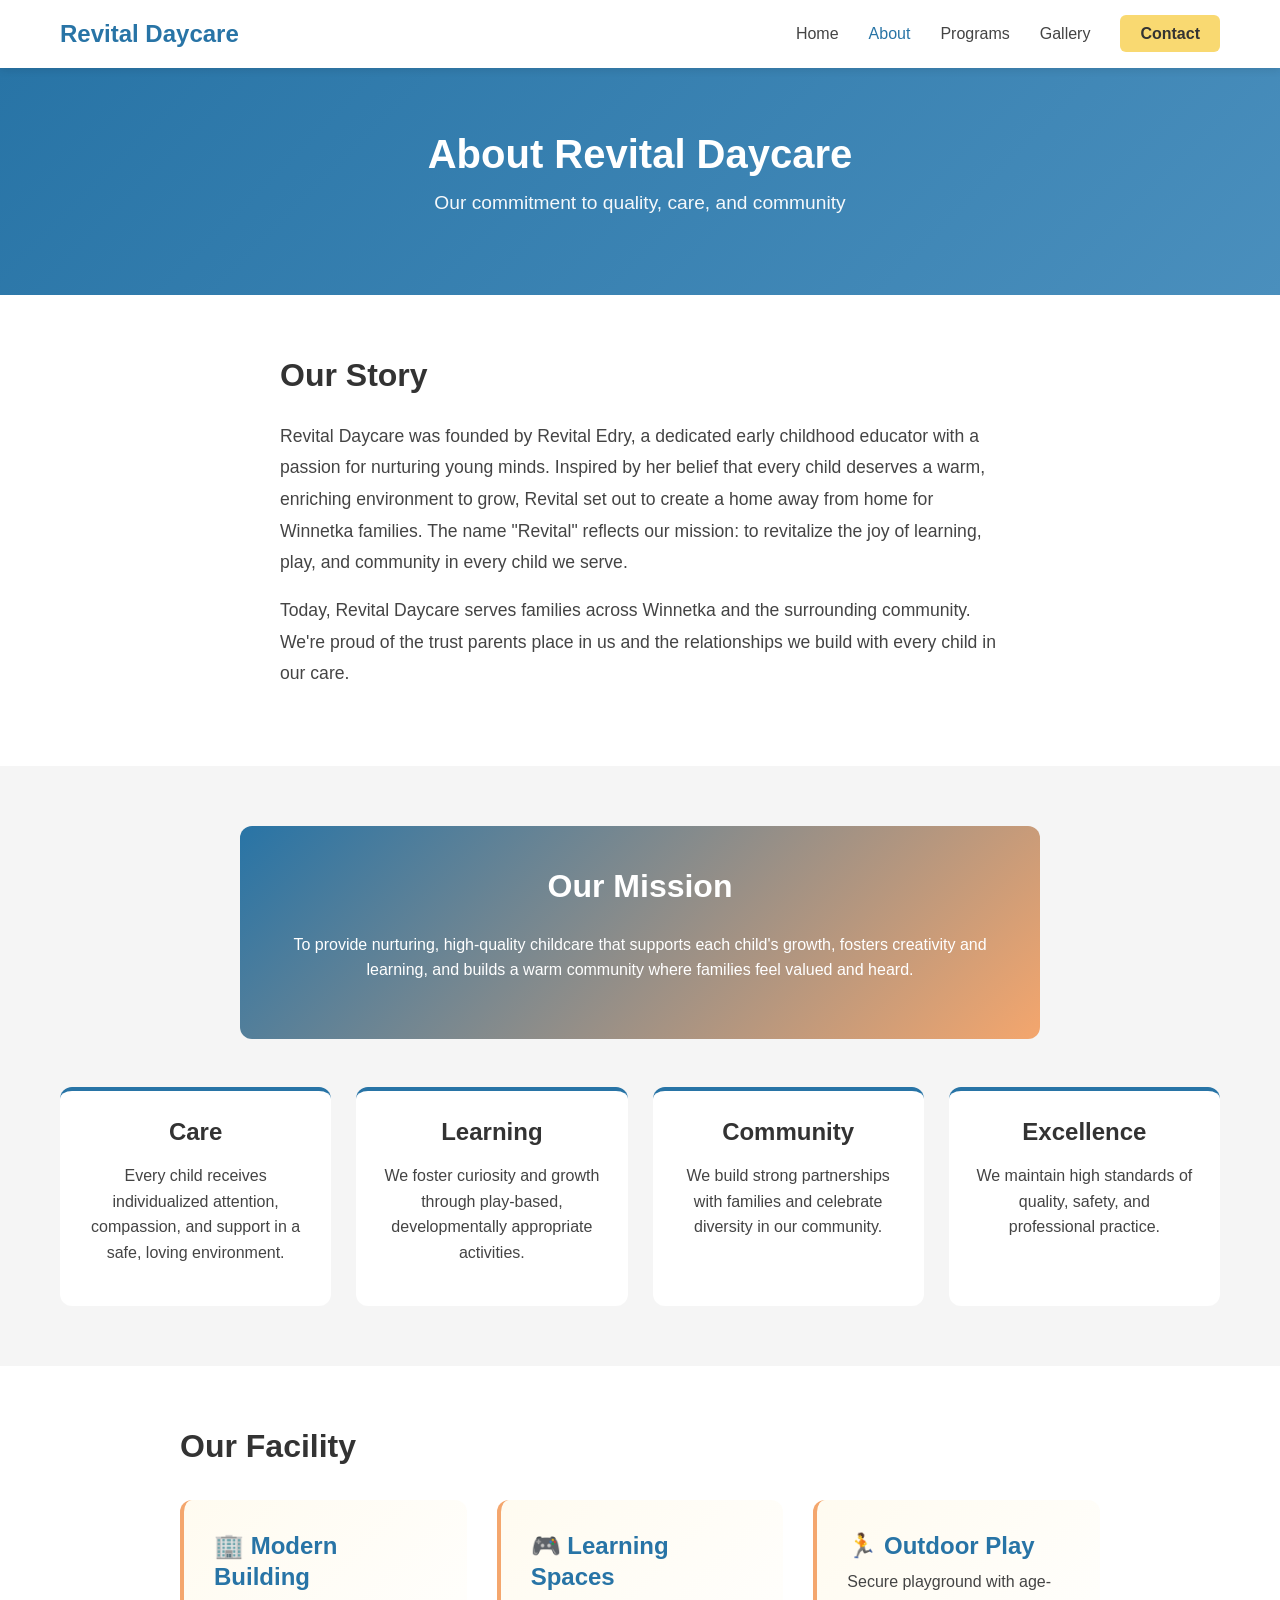
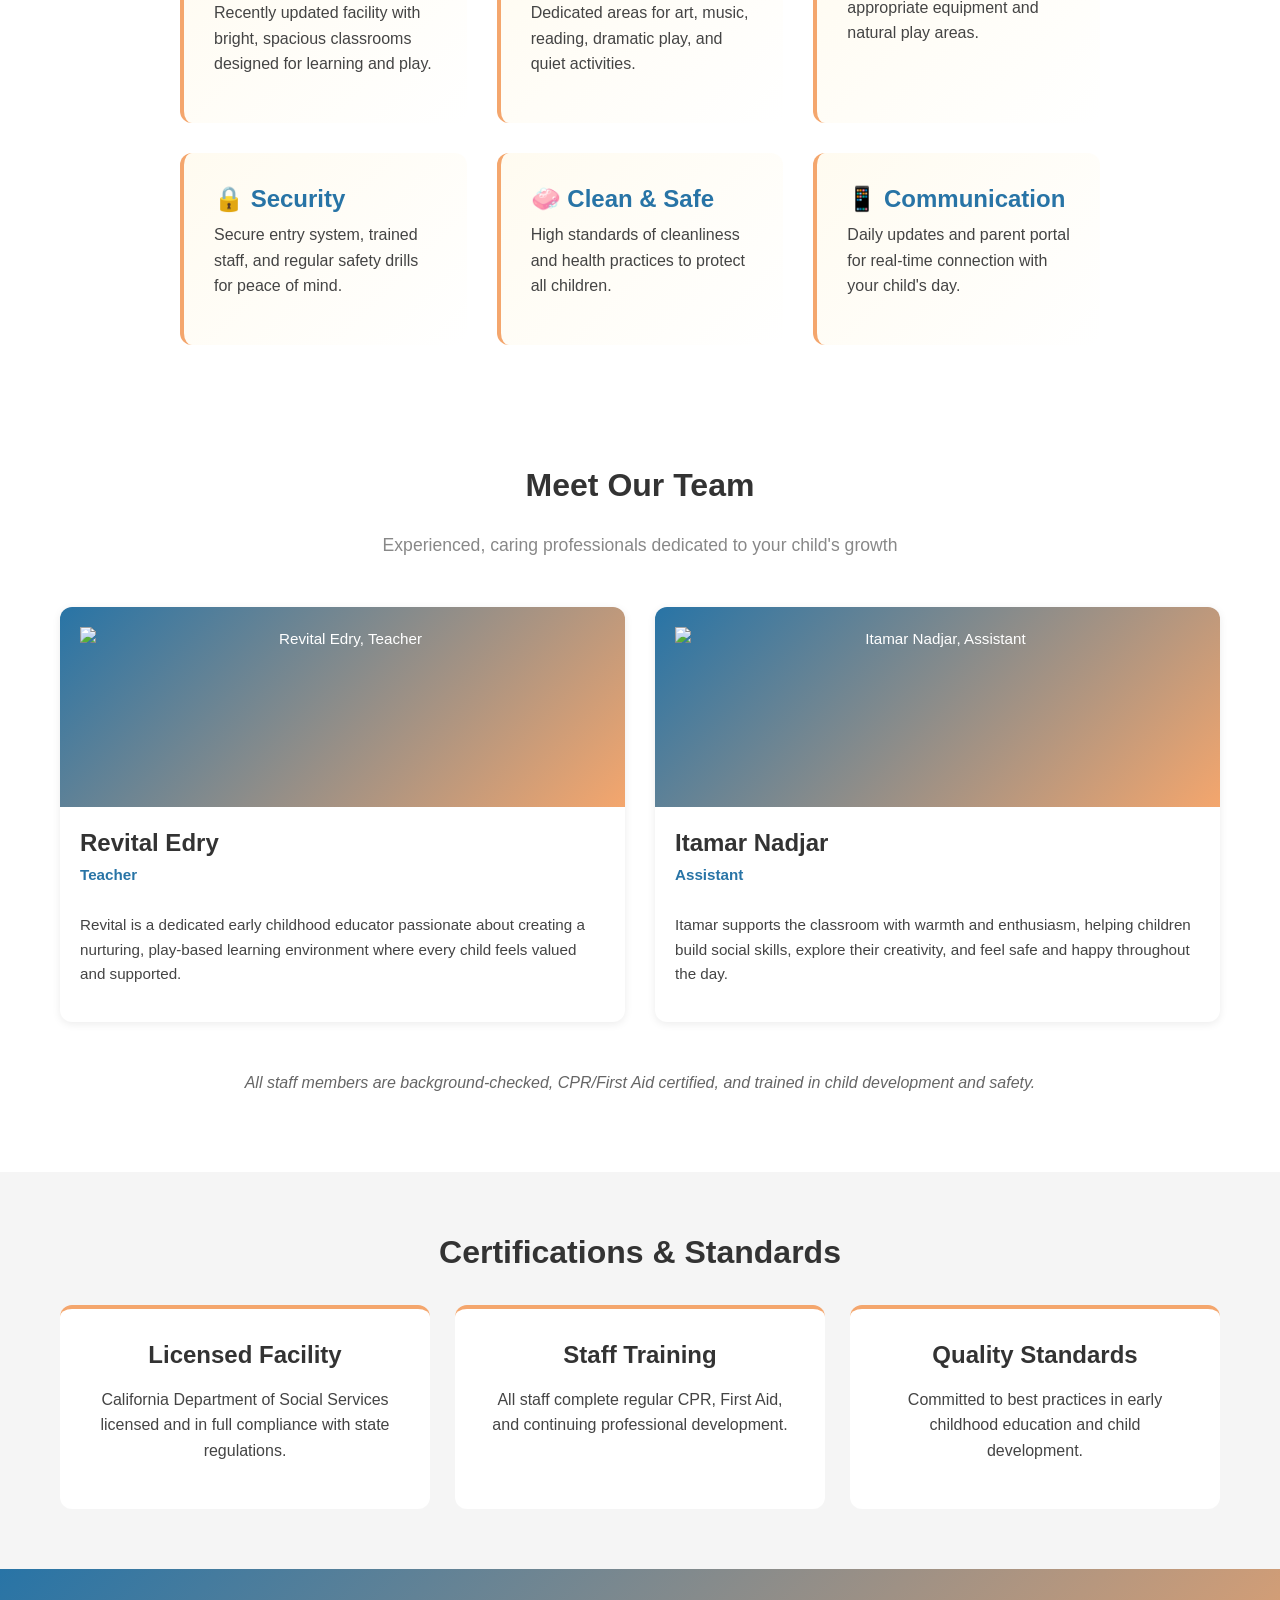
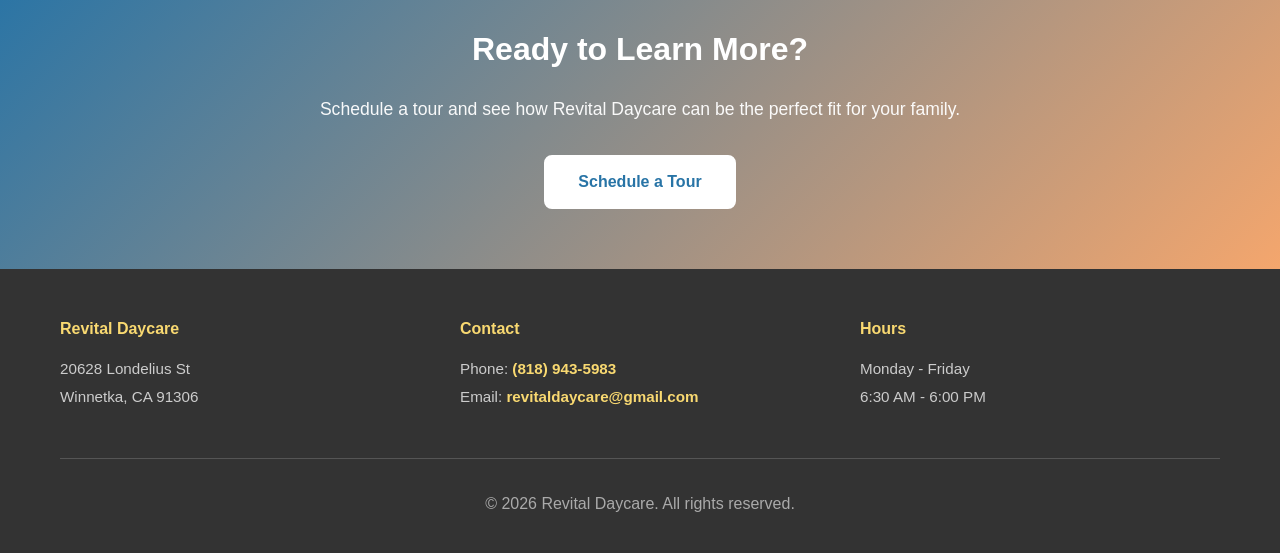
==== about.html @ ffdc086a "Initial commit: Revital Daycare static site 5 flat HTML pages, CSS, JS, SEO files (sitemap, robots.t" ====
<!DOCTYPE html>
<html lang="en">
<head>
    <meta charset="UTF-8">
    <meta name="viewport" content="width=device-width, initial-scale=1.0">
    <meta name="description" content="Learn about Revital Daycare's story, mission, and team in Winnetka, CA. Our experienced staff provides nurturing, play-based early childhood education in a safe, caring facility.">
    <link rel="icon" type="image/x-icon" href="favicon.ico">
    <title>About Revital Daycare - Our Story &amp; Team</title>
    <meta property="og:title" content="About Revital Daycare - Our Story &amp; Team">
    <meta property="og:description" content="Learn about Revital Daycare's mission, team, and commitment to quality early childhood education in Winnetka, CA.">
    <meta property="og:type" content="website">
    <meta property="og:url" content="https://revitaldaycare.com/about.html">
    <meta property="og:image" content="https://revitaldaycare.com/images/og-image.jpg">
    <meta name="twitter:card" content="summary_large_image">
    <meta name="twitter:title" content="About Revital Daycare - Our Story &amp; Team">
    <meta name="twitter:description" content="Learn about Revital Daycare's mission, team, and commitment to quality early childhood education in Winnetka, CA.">
    <meta name="twitter:image" content="https://revitaldaycare.com/images/og-image.jpg">
    <meta property="og:locale" content="en_US">
    <meta property="og:site_name" content="Revital Daycare">
    <link rel="canonical" href="https://revitaldaycare.com/about.html">
    <link rel="stylesheet" href="styles.css">
    <script type="application/ld+json">
    {
      "@context": "https://schema.org",
      "@type": "Organization",
      "name": "Revital Daycare",
      "description": "Quality daycare and early childhood education in Winnetka, CA",
      "address": {
        "@type": "PostalAddress",
        "streetAddress": "20628 Londelius St",
        "addressLocality": "Winnetka",
        "addressRegion": "CA",
        "postalCode": "91306",
        "addressCountry": "US"
      },
      "telephone": "+1-818-943-5983",
      "email": "revitaldaycare@gmail.com",
      "url": "https://revitaldaycare.com",
      "image": "https://revitaldaycare.com/images/logo.png",
      "founder": {
        "@type": "Person",
        "name": "Revital Edry"
      },
      "employee": [
        {
          "@type": "Person",
          "name": "Revital Edry",
          "jobTitle": "Teacher"
        },
        {
          "@type": "Person",
          "name": "Itamar Nadjar",
          "jobTitle": "Assistant"
        }
      ]
    }
    </script>
</head>
<body>
    <!-- Navigation -->
    <nav class="navbar">
        <div class="container">
            <div class="nav-brand">
                <a href="index.html" class="logo">Revital Daycare</a>
            </div>
            <ul class="nav-menu">
                <li><a href="index.html">Home</a></li>
                <li><a href="about.html" class="active">About</a></li>
                <li><a href="programs.html">Programs</a></li>
                <li><a href="gallery.html">Gallery</a></li>
                <li><a href="contact.html" class="btn-cta">Contact</a></li>
            </ul>
            <div class="hamburger">
                <span></span>
                <span></span>
                <span></span>
            </div>
        </div>
    </nav>

    <main id="main-content">

    <!-- Page Header -->
    <section class="page-header">
        <div class="container">
            <h1>About Revital Daycare</h1>
            <p>Our commitment to quality, care, and community</p>
        </div>
    </section>

    <!-- Our Story -->
    <section class="about-section">
        <div class="container">
            <div class="about-content">
                <h2>Our Story</h2>
                <p>Revital Daycare was founded by Revital Edry, a dedicated early childhood educator with a passion for nurturing young minds. Inspired by her belief that every child deserves a warm, enriching environment to grow, Revital set out to create a home away from home for Winnetka families. The name "Revital" reflects our mission: to revitalize the joy of learning, play, and community in every child we serve.</p>
                <p>Today, Revital Daycare serves families across Winnetka and the surrounding community. We're proud of the trust parents place in us and the relationships we build with every child in our care.</p>
            </div>
        </div>
    </section>

    <!-- Mission & Values -->
    <section class="mission-values">
        <div class="container">
            <div class="mission-box">
                <h2>Our Mission</h2>
                <p>To provide nurturing, high-quality childcare that supports each child's growth, fosters creativity and learning, and builds a warm community where families feel valued and heard.</p>
            </div>
            <div class="values-grid">
                <div class="value-card">
                    <h3>Care</h3>
                    <p>Every child receives individualized attention, compassion, and support in a safe, loving environment.</p>
                </div>
                <div class="value-card">
                    <h3>Learning</h3>
                    <p>We foster curiosity and growth through play-based, developmentally appropriate activities.</p>
                </div>
                <div class="value-card">
                    <h3>Community</h3>
                    <p>We build strong partnerships with families and celebrate diversity in our community.</p>
                </div>
                <div class="value-card">
                    <h3>Excellence</h3>
                    <p>We maintain high standards of quality, safety, and professional practice.</p>
                </div>
            </div>
        </div>
    </section>

    <!-- Facility -->
    <section class="facility">
        <div class="container">
            <h2>Our Facility</h2>
            <div class="facility-grid">
                <div class="facility-item">
                    <h3>🏢 Modern Building</h3>
                    <p>Recently updated facility with bright, spacious classrooms designed for learning and play.</p>
                </div>
                <div class="facility-item">
                    <h3>🎮 Learning Spaces</h3>
                    <p>Dedicated areas for art, music, reading, dramatic play, and quiet activities.</p>
                </div>
                <div class="facility-item">
                    <h3>🏃 Outdoor Play</h3>
                    <p>Secure playground with age-appropriate equipment and natural play areas.</p>
                </div>
                <div class="facility-item">
                    <h3>🔒 Security</h3>
                    <p>Secure entry system, trained staff, and regular safety drills for peace of mind.</p>
                </div>
                <div class="facility-item">
                    <h3>🧼 Clean & Safe</h3>
                    <p>High standards of cleanliness and health practices to protect all children.</p>
                </div>
                <div class="facility-item">
                    <h3>📱 Communication</h3>
                    <p>Daily updates and parent portal for real-time connection with your child's day.</p>
                </div>
            </div>
        </div>
    </section>

    <!-- Team -->
    <section class="team">
        <div class="container">
            <h2>Meet Our Team</h2>
            <p class="section-subtitle">Experienced, caring professionals dedicated to your child's growth</p>
            <div class="team-grid">
                <div class="team-member">
                    <div class="member-image"><img src="images/team-revital.jpg" alt="Revital Edry, Teacher" style="width:100%;height:100%;object-fit:cover;"></div> <!-- Image missing -->
                    <h3>Revital Edry</h3>
                    <p class="role">Teacher</p>
                    <p class="bio">Revital is a dedicated early childhood educator passionate about creating a nurturing, play-based learning environment where every child feels valued and supported.</p>
                </div>
                <div class="team-member">
                    <div class="member-image"><img src="images/team-itamar.jpg" alt="Itamar Nadjar, Assistant" style="width:100%;height:100%;object-fit:cover;"></div> <!-- Image missing -->
                    <h3>Itamar Nadjar</h3>
                    <p class="role">Assistant</p>
                    <p class="bio">Itamar supports the classroom with warmth and enthusiasm, helping children build social skills, explore their creativity, and feel safe and happy throughout the day.</p>
                </div>
            </div>
            <p class="team-note">All staff members are background-checked, CPR/First Aid certified, and trained in child development and safety.</p>
        </div>
    </section>

    <!-- Certifications -->
    <section class="certifications">
        <div class="container">
            <h2>Certifications & Standards</h2>
            <div class="cert-grid">
                <div class="cert-item">
                    <h3>Licensed Facility</h3>
                    <p>California Department of Social Services licensed and in full compliance with state regulations.</p>
                </div>
                <div class="cert-item">
                    <h3>Staff Training</h3>
                    <p>All staff complete regular CPR, First Aid, and continuing professional development.</p>
                </div>
                <div class="cert-item">
                    <h3>Quality Standards</h3>
                    <p>Committed to best practices in early childhood education and child development.</p>
                </div>
            </div>
        </div>
    </section>

    <!-- CTA -->
    <section class="cta-section">
        <div class="container">
            <h2>Ready to Learn More?</h2>
            <p>Schedule a tour and see how Revital Daycare can be the perfect fit for your family.</p>
            <a href="contact.html" class="btn btn-light">Schedule a Tour</a>
        </div>
    </section>

    </main>

    <!-- Footer -->
    <footer class="footer">
        <div class="container">
            <div class="footer-content">
                <div class="footer-section">
                    <h4>Revital Daycare</h4>
                    <p>20628 Londelius St<br>Winnetka, CA 91306</p>
                </div>
                <div class="footer-section">
                    <h4>Contact</h4>
                    <p>Phone: <a href="tel:+1-818-943-5983">(818) 943-5983</a><br>
                    Email: <a href="mailto:revitaldaycare@gmail.com">revitaldaycare@gmail.com</a></p>
                </div>
                <div class="footer-section">
                    <h4>Hours</h4>
                    <p>Monday - Friday<br>6:30 AM - 6:00 PM</p>
                </div>
            </div>
            <div class="footer-bottom">
                <p>&copy; 2026 Revital Daycare. All rights reserved.</p>
            </div>
        </div>
    </footer>

    <script src="script.js"></script>
</body>
</html>
---- styles.css ----
/* ===== REVITAL DAYCARE - MAIN STYLESHEET ===== */

/* Color Palette */
:root {
    --primary: #2874A6;      /* Dark Teal - WCAG AA contrast on white */
    --secondary: #F4A66D;    /* Warm Coral */
    --accent: #F9D971;       /* Soft Yellow */
    --cream: #FFFBF0;        /* Cream */
    --light-gray: #F5F5F5;   /* Light Gray */
    --dark-gray: #333;       /* Dark Gray */
    --text: #444;            /* Body Text */
    --border: #E0E0E0;       /* Borders */
    --success: #6BBB7A;      /* Soft Green */
}

/* Scroll Animation */
.animate-fade {
    opacity: 0;
    transform: translateY(20px);
    transition: opacity 0.6s ease, transform 0.6s ease;
}
.animate-visible {
    opacity: 1 !important;
    transform: translateY(0) !important;
}

/* ===== RESET & BASE ===== */

* {
    margin: 0;
    padding: 0;
    box-sizing: border-box;
}

html {
    scroll-behavior: smooth;
}

body {
    font-family: 'Segoe UI', Tahoma, Geneva, Verdana, sans-serif;
    line-height: 1.6;
    color: var(--text);
    background-color: #fff;
}

.container {
    max-width: 1200px;
    margin: 0 auto;
    padding: 0 20px;
}

/* ===== TYPOGRAPHY ===== */

h1, h2, h3, h4, h5, h6 {
    font-family: 'Segoe UI', Tahoma, Geneva, Verdana, sans-serif;
    color: var(--dark-gray);
    margin-bottom: 1rem;
    line-height: 1.3;
}

h1 {
    font-size: 2.5rem;
    font-weight: 700;
}

h2 {
    font-size: 2rem;
    font-weight: 600;
    margin-bottom: 1.5rem;
}

h3 {
    font-size: 1.5rem;
    font-weight: 600;
}

p {
    margin-bottom: 1rem;
}

a {
    color: var(--primary);
    text-decoration: none;
    transition: color 0.3s ease;
}

a:hover {
    color: var(--secondary);
}

/* ===== BUTTONS ===== */

.btn {
    display: inline-block;
    padding: 12px 32px;
    border-radius: 8px;
    font-size: 1rem;
    font-weight: 600;
    text-align: center;
    cursor: pointer;
    transition: all 0.3s ease;
    border: none;
    text-decoration: none;
}

.btn-primary {
    background-color: var(--primary);
    color: white;
}

.btn-primary:hover {
    background-color: #4A8FBD;
    transform: translateY(-2px);
    box-shadow: 0 4px 12px rgba(93, 173, 226, 0.3);
}

.btn-outline {
    background-color: transparent;
    color: var(--primary);
    border: 2px solid var(--primary);
}

.btn-outline:hover {
    background-color: var(--primary);
    color: white;
}

.btn-light {
    background-color: white;
    color: var(--primary);
    border: 2px solid white;
}

.btn-light:hover {
    background-color: var(--cream);
    color: var(--primary);
}

/* ===== NAVIGATION ===== */

.navbar {
    background-color: white;
    box-shadow: 0 2px 8px rgba(0,0,0,0.1);
    position: sticky;
    top: 0;
    z-index: 100;
}

.navbar .container {
    display: flex;
    justify-content: space-between;
    align-items: center;
    padding: 15px 20px;
}

.nav-brand .logo {
    font-size: 1.5rem;
    font-weight: 700;
    color: var(--primary);
}

.nav-menu {
    display: flex;
    list-style: none;
    gap: 30px;
    align-items: center;
}

.nav-menu a {
    color: var(--text);
    font-weight: 500;
    transition: color 0.3s ease;
}

.nav-menu a:hover,
.nav-menu a.active {
    color: var(--primary);
}

.nav-menu .btn-cta {
    background-color: var(--accent);
    color: var(--dark-gray);
    padding: 10px 20px;
    border-radius: 6px;
    font-weight: 600;
}

.nav-menu .btn-cta:hover {
    background-color: #F5C94E;
    color: var(--dark-gray);
}

.hamburger {
    display: none;
    flex-direction: column;
    cursor: pointer;
}

.hamburger span {
    width: 25px;
    height: 3px;
    background-color: var(--primary);
    margin: 5px 0;
    transition: 0.3s;
}

/* ===== HERO SECTION ===== */

.hero {
    background: linear-gradient(135deg, var(--primary) 0%, var(--secondary) 100%);
    color: white;
    padding: 100px 20px;
    text-align: center;
}

.hero-content h1 {
    color: white;
    font-size: 2.8rem;
    margin-bottom: 1rem;
}

.hero-content p {
    font-size: 1.3rem;
    margin-bottom: 2rem;
}

.hero-content .btn-primary {
    background-color: var(--accent);
    color: var(--dark-gray);
}

.hero-content .btn-primary:hover {
    background-color: #F5C94E;
}

/* ===== PAGE HEADER ===== */

.page-header {
    background: linear-gradient(135deg, var(--primary) 0%, #4A8FBD 100%);
    color: white;
    padding: 60px 20px;
    text-align: center;
}

.page-header h1 {
    color: white;
    font-size: 2.5rem;
    margin-bottom: 0.5rem;
}

.page-header p {
    font-size: 1.2rem;
    opacity: 0.95;
}

/* ===== SECTIONS ===== */

section {
    padding: 60px 20px;
}

.section-subtitle {
    font-size: 1.1rem;
    color: #888;
    text-align: center;
    margin-bottom: 2rem;
}

/* ===== FEATURES SECTION ===== */

.features {
    background-color: var(--light-gray);
}

.features h2 {
    text-align: center;
    margin-bottom: 3rem;
}

.features-grid {
    display: grid;
    grid-template-columns: repeat(auto-fit, minmax(250px, 1fr));
    gap: 30px;
}

.feature-card {
    background-color: white;
    padding: 30px;
    border-radius: 12px;
    text-align: center;
    box-shadow: 0 2px 8px rgba(0,0,0,0.08);
    transition: transform 0.3s ease, box-shadow 0.3s ease;
}

.feature-card:hover {
    transform: translateY(-5px);
    box-shadow: 0 4px 15px rgba(0,0,0,0.15);
}

.feature-icon {
    font-size: 3rem;
    margin-bottom: 1rem;
}

.feature-card h3 {
    margin-bottom: 0.5rem;
}

/* ===== PROGRAMS SECTION ===== */

.programs-preview {
    text-align: center;
}

.programs-grid {
    display: grid;
    grid-template-columns: repeat(auto-fit, minmax(280px, 1fr));
    gap: 30px;
    margin: 3rem 0;
}

.program-card {
    background: linear-gradient(135deg, var(--cream) 0%, white 100%);
    padding: 30px;
    border-radius: 12px;
    border-left: 5px solid var(--primary);
    text-align: left;
    transition: all 0.3s ease;
}

.program-card:hover {
    box-shadow: 0 4px 15px rgba(0,0,0,0.1);
    transform: translateY(-3px);
}

.program-card h3 {
    color: var(--primary);
    margin-bottom: 0.5rem;
}

.program-card p {
    color: #888;
    font-weight: 600;
    margin-bottom: 1.5rem;
}

.program-card ul {
    list-style: none;
    text-align: left;
}

.program-card li {
    padding: 0.5rem 0;
    padding-left: 1.5rem;
    position: relative;
}

.program-card li:before {
    content: "✓";
    position: absolute;
    left: 0;
    color: var(--success);
    font-weight: bold;
}

/* ===== TESTIMONIALS ===== */

.testimonials {
    background-color: var(--cream);
}

.testimonials h2 {
    text-align: center;
    margin-bottom: 3rem;
}

.testimonials-grid {
    display: grid;
    grid-template-columns: repeat(auto-fit, minmax(300px, 1fr));
    gap: 30px;
}

.testimonial-card {
    background-color: white;
    padding: 30px;
    border-radius: 12px;
    box-shadow: 0 2px 8px rgba(0,0,0,0.08);
}

.testimonial-card .stars {
    color: var(--accent);
    font-size: 1.2rem;
    margin-bottom: 1rem;
}

.testimonial-card .quote {
    font-style: italic;
    color: var(--text);
    margin-bottom: 1rem;
    line-height: 1.8;
}

.testimonial-card .author {
    font-weight: 600;
    color: var(--primary);
}

/* ===== ABOUT SECTION ===== */

.about-section {
    max-width: 800px;
    margin: 0 auto;
}

.about-content p {
    font-size: 1.1rem;
    line-height: 1.8;
    color: var(--text);
}

/* ===== MISSION & VALUES ===== */

.mission-values {
    background-color: var(--light-gray);
}

.mission-box {
    background: linear-gradient(135deg, var(--primary) 0%, var(--secondary) 100%);
    color: white;
    padding: 40px;
    border-radius: 12px;
    margin-bottom: 3rem;
    text-align: center;
    max-width: 800px;
    margin-left: auto;
    margin-right: auto;
}

.mission-box h2 {
    color: white;
}

.values-grid {
    display: grid;
    grid-template-columns: repeat(auto-fit, minmax(240px, 1fr));
    gap: 25px;
    margin-top: 2rem;
}

.value-card {
    background-color: white;
    padding: 25px;
    border-radius: 12px;
    text-align: center;
    border-top: 4px solid var(--primary);
    transition: transform 0.3s ease;
}

.value-card:hover {
    transform: translateY(-3px);
}

/* ===== FACILITY ===== */

.facility {
    max-width: 1000px;
    margin: 0 auto;
}

.facility-grid {
    display: grid;
    grid-template-columns: repeat(auto-fit, minmax(280px, 1fr));
    gap: 30px;
    margin-top: 2rem;
}

.facility-item {
    background: linear-gradient(135deg, var(--cream) 0%, white 100%);
    padding: 30px;
    border-radius: 12px;
    border-left: 4px solid var(--secondary);
    transition: all 0.3s ease;
}

.facility-item:hover {
    box-shadow: 0 4px 12px rgba(0,0,0,0.1);
}

.facility-item h3 {
    color: var(--primary);
    margin-bottom: 0.5rem;
}

/* ===== TEAM ===== */

.team h2 {
    text-align: center;
}

.team-grid {
    display: grid;
    grid-template-columns: repeat(auto-fit, minmax(250px, 1fr));
    gap: 30px;
    margin: 3rem 0;
}

.team-member {
    background-color: white;
    border-radius: 12px;
    overflow: hidden;
    box-shadow: 0 2px 8px rgba(0,0,0,0.08);
    transition: all 0.3s ease;
}

.team-member:hover {
    transform: translateY(-5px);
    box-shadow: 0 4px 15px rgba(0,0,0,0.15);
}

.member-image {
    background: linear-gradient(135deg, var(--primary) 0%, var(--secondary) 100%);
    height: 200px;
    display: flex;
    align-items: center;
    justify-content: center;
    color: white;
    font-size: 0.95rem;
    text-align: center;
    padding: 20px;
}

.team-member h3 {
    padding: 20px 20px 5px 20px;
    margin: 0;
}

.team-member .role {
    padding: 0 20px;
    color: var(--primary);
    font-weight: 600;
    font-size: 0.95rem;
}

.team-member .bio {
    padding: 10px 20px 20px 20px;
    font-size: 0.95rem;
}

.team-note {
    text-align: center;
    color: #666;
    font-style: italic;
    margin-top: 2rem;
}

/* ===== CERTIFICATIONS ===== */

.certifications {
    background-color: var(--light-gray);
}

.certifications h2 {
    text-align: center;
}

.cert-grid {
    display: grid;
    grid-template-columns: repeat(auto-fit, minmax(280px, 1fr));
    gap: 25px;
    margin-top: 2rem;
}

.cert-item {
    background-color: white;
    padding: 30px;
    border-radius: 12px;
    text-align: center;
    border-top: 4px solid var(--secondary);
}

/* ===== PROGRAM DETAILS ===== */

.program-detail {
    max-width: 1100px;
    margin: 0 auto;
}

.program-detail.alt {
    background-color: var(--light-gray);
}

.program-detail-content {
    display: grid;
    grid-template-columns: 1fr 1fr;
    gap: 50px;
    align-items: center;
    margin: 2rem 0;
}

.program-detail-content .program-text {
    flex: 1;
}

.program-detail-content .program-image {
    background: linear-gradient(135deg, var(--primary) 0%, var(--secondary) 100%);
    height: 400px;
    border-radius: 12px;
    display: flex;
    align-items: center;
    justify-content: center;
    color: white;
    font-size: 1rem;
    text-align: center;
    padding: 20px;
}

.age-range {
    color: var(--primary);
    font-weight: 600;
    font-size: 1.1rem;
}

.program-description {
    font-size: 1.05rem;
    line-height: 1.8;
    margin: 1.5rem 0;
    color: var(--text);
}

.program-features {
    list-style: none;
    margin: 1.5rem 0;
}

.program-features li {
    padding: 0.75rem 0;
    padding-left: 1.5rem;
    position: relative;
    line-height: 1.6;
}

.program-features li:before {
    content: "→";
    position: absolute;
    left: 0;
    color: var(--secondary);
    font-weight: bold;
}

/* ===== CURRICULUM ===== */

.curriculum {
    max-width: 1000px;
    margin: 0 auto;
}

.curriculum > p {
    font-size: 1.05rem;
    line-height: 1.8;
    margin-bottom: 2rem;
    color: var(--text);
}

.curriculum-grid {
    display: grid;
    grid-template-columns: repeat(auto-fit, minmax(240px, 1fr));
    gap: 25px;
    margin-top: 2rem;
}

.curriculum-item {
    background: linear-gradient(135deg, var(--cream) 0%, white 100%);
    padding: 25px;
    border-radius: 12px;
    border-left: 4px solid var(--primary);
}

.curriculum-item h3 {
    color: var(--primary);
    margin-bottom: 0.5rem;
}

/* ===== ENROLLMENT ===== */

.enrollment {
    max-width: 1000px;
    margin: 0 auto;
}

.enrollment h2 {
    text-align: center;
}

.enrollment-content {
    display: grid;
    grid-template-columns: 1fr 1fr;
    gap: 40px;
    margin: 2rem 0;
}

.enrollment-info,
.pricing-note {
    background-color: var(--light-gray);
    padding: 30px;
    border-radius: 12px;
    border-left: 4px solid var(--primary);
}

.enrollment-info h3,
.pricing-note h3 {
    color: var(--primary);
    margin-bottom: 1rem;
}

.enrollment-info ol {
    padding-left: 1.5rem;
}

.enrollment-info li {
    margin-bottom: 0.75rem;
    line-height: 1.6;
}

.enrollment-cta {
    background: linear-gradient(135deg, var(--primary) 0%, var(--secondary) 100%);
    color: white;
    padding: 40px;
    border-radius: 12px;
    text-align: center;
    margin-top: 2rem;
}

.enrollment-cta h3 {
    color: white;
    margin-bottom: 0.5rem;
}

.enrollment-cta p {
    color: rgba(255,255,255,0.95);
    margin-bottom: 1.5rem;
}

/* ===== GALLERY ===== */

.gallery {
    max-width: 1200px;
    margin: 0 auto;
}

.gallery-intro {
    text-align: center;
    font-size: 1.05rem;
    margin-bottom: 2rem;
    color: var(--text);
}

.gallery h2 {
    color: var(--primary);
    margin: 2.5rem 0 1.5rem 0;
}

.gallery-grid {
    display: grid;
    grid-template-columns: repeat(auto-fill, minmax(280px, 1fr));
    gap: 20px;
    margin-bottom: 3rem;
}

.gallery-item {
    border-radius: 12px;
    overflow: hidden;
    box-shadow: 0 2px 8px rgba(0,0,0,0.1);
    transition: all 0.3s ease;
}

.gallery-item:hover {
    transform: translateY(-5px);
    box-shadow: 0 4px 15px rgba(0,0,0,0.15);
}

.gallery-image {
    background: linear-gradient(135deg, var(--primary) 0%, var(--secondary) 100%);
    height: 250px;
    display: flex;
    align-items: center;
    justify-content: center;
    color: white;
    font-size: 0.95rem;
    text-align: center;
    padding: 20px;
}

.gallery-caption {
    background-color: white;
    padding: 15px;
    text-align: center;
    font-weight: 600;
    color: var(--primary);
}

.gallery-info {
    background-color: var(--light-gray);
    text-align: center;
    border-radius: 12px;
    padding: 40px;
}

.gallery-info h2 {
    margin-bottom: 1rem;
}

.gallery-info p {
    margin-bottom: 1.5rem;
}

/* ===== CONTACT ===== */

.contact-section {
    max-width: 1200px;
    margin: 0 auto;
}

.contact-grid {
    display: grid;
    grid-template-columns: 1fr 1fr;
    gap: 50px;
}

.contact-info h2 {
    margin-bottom: 2rem;
    color: var(--primary);
}

.info-item {
    margin-bottom: 2rem;
    padding-bottom: 2rem;
    border-bottom: 2px solid var(--border);
}

.info-item:last-child {
    border-bottom: none;
}

.info-item h3 {
    color: var(--primary);
    margin-bottom: 0.5rem;
}

.contact-form-wrapper h2 {
    color: var(--primary);
    margin-bottom: 2rem;
}

.contact-form {
    background-color: var(--light-gray);
    padding: 30px;
    border-radius: 12px;
}

.form-group {
    margin-bottom: 1.5rem;
}

.form-group label {
    display: block;
    margin-bottom: 0.5rem;
    font-weight: 600;
    color: var(--dark-gray);
}

.form-group input,
.form-group select,
.form-group textarea {
    width: 100%;
    padding: 12px;
    border: 2px solid var(--border);
    border-radius: 6px;
    font-family: inherit;
    font-size: 1rem;
    transition: border-color 0.3s ease;
}

.form-group input:focus,
.form-group select:focus,
.form-group textarea:focus {
    outline: none;
    border-color: var(--primary);
    box-shadow: 0 0 0 3px rgba(93, 173, 226, 0.1);
}

.contact-form button {
    width: 100%;
    margin-top: 1rem;
}

.form-note {
    text-align: center;
    color: #888;
    font-size: 0.9rem;
    margin-top: 1rem;
}

/* ===== MAP SECTION ===== */

.map-section {
    max-width: 1000px;
    margin: 0 auto;
    text-align: center;
}

.map-placeholder {
    background: linear-gradient(135deg, var(--primary) 0%, var(--secondary) 100%);
    height: 400px;
    border-radius: 12px;
    display: flex;
    flex-direction: column;
    align-items: center;
    justify-content: center;
    color: white;
    font-size: 1.1rem;
    margin-top: 2rem;
}

/* ===== FAQ ===== */

.faq {
    background-color: var(--light-gray);
}

.faq .container {
    max-width: 1000px;
}

.faq h2 {
    text-align: center;
}

.faq-grid {
    display: grid;
    grid-template-columns: repeat(auto-fit, minmax(300px, 1fr));
    gap: 30px;
    margin-top: 2rem;
}

.faq-item {
    background-color: white;
    padding: 25px;
    border-radius: 12px;
    border-left: 4px solid var(--secondary);
}

.faq-item h3 {
    color: var(--primary);
    margin-bottom: 0.75rem;
}

.faq-item p {
    font-size: 0.95rem;
    line-height: 1.6;
}

/* ===== CTA SECTION ===== */

.cta-section {
    background: linear-gradient(135deg, var(--primary) 0%, var(--secondary) 100%);
    color: white;
    text-align: center;
}

.cta-section h2 {
    color: white;
}

.cta-section p {
    color: rgba(255,255,255,0.95);
    font-size: 1.1rem;
    margin-bottom: 2rem;
}

/* ===== FOOTER ===== */

.footer {
    background-color: var(--dark-gray);
    color: white;
    padding: 50px 20px 20px;
}

.footer-content {
    display: grid;
    grid-template-columns: repeat(auto-fit, minmax(250px, 1fr));
    gap: 40px;
    margin-bottom: 2rem;
}

.footer-section h4 {
    color: var(--accent);
    margin-bottom: 1rem;
}

.footer-section p {
    font-size: 0.95rem;
    line-height: 1.8;
    color: #ccc;
}

.footer-section a {
    color: var(--accent);
    font-weight: 600;
}

.footer-section a:hover {
    color: white;
}

.footer-bottom {
    text-align: center;
    padding-top: 2rem;
    border-top: 1px solid #555;
    color: #aaa;
}

/* ===== RESPONSIVE DESIGN ===== */

@media (max-width: 768px) {
    h1 {
        font-size: 2rem;
    }

    h2 {
        font-size: 1.5rem;
    }

    .nav-menu {
        display: none;
        flex-direction: column;
        position: absolute;
        top: 70px;
        left: 0;
        width: 100%;
        background-color: white;
        padding: 20px;
        gap: 10px;
        box-shadow: 0 2px 8px rgba(0,0,0,0.1);
    }

    .nav-menu.active {
        display: flex;
    }

    .hamburger {
        display: flex;
    }

    .hero {
        padding: 60px 20px;
    }

    .hero-content h1 {
        font-size: 2rem;
    }

    .hero-content p {
        font-size: 1.1rem;
    }

    .features-grid,
    .programs-grid,
    .testimonials-grid,
    .values-grid,
    .facility-grid,
    .team-grid,
    .cert-grid,
    .curriculum-grid,
    .faq-grid,
    .gallery-grid {
        grid-template-columns: 1fr;
    }

    .program-detail-content {
        grid-template-columns: 1fr;
        gap: 30px;
    }

    .program-detail-content .program-image {
        height: 300px;
    }

    .contact-grid {
        grid-template-columns: 1fr;
        gap: 30px;
    }

    .enrollment-content {
        grid-template-columns: 1fr;
    }

    section {
        padding: 40px 20px;
    }

    .page-header h1 {
        font-size: 2rem;
    }

    .map-placeholder {
        height: 300px;
    }

    .contact-form-wrapper iframe {
        height: 600px;
    }
}

@media (max-width: 480px) {
    h1 {
        font-size: 1.5rem;
    }

    h2 {
        font-size: 1.3rem;
    }

    .btn {
        padding: 10px 20px;
        font-size: 0.9rem;
    }

    section {
        padding: 30px 15px;
    }

    .navbar .container {
        padding: 12px 15px;
    }

    .nav-brand .logo {
        font-size: 1.2rem;
    }

    .hero {
        padding: 40px 15px;
    }

    .hero-content h1 {
        font-size: 1.5rem;
    }

    .hero-content p {
        font-size: 1rem;
    }

    .contact-form {
        padding: 20px;
    }

    .feature-icon {
        font-size: 2rem;
    }

    .program-card,
    .testimonial-card,
    .value-card,
    .facility-item,
    .curriculum-item,
    .faq-item {
        padding: 20px;
    }

    .contact-form-wrapper iframe {
        height: 500px;
    }
}
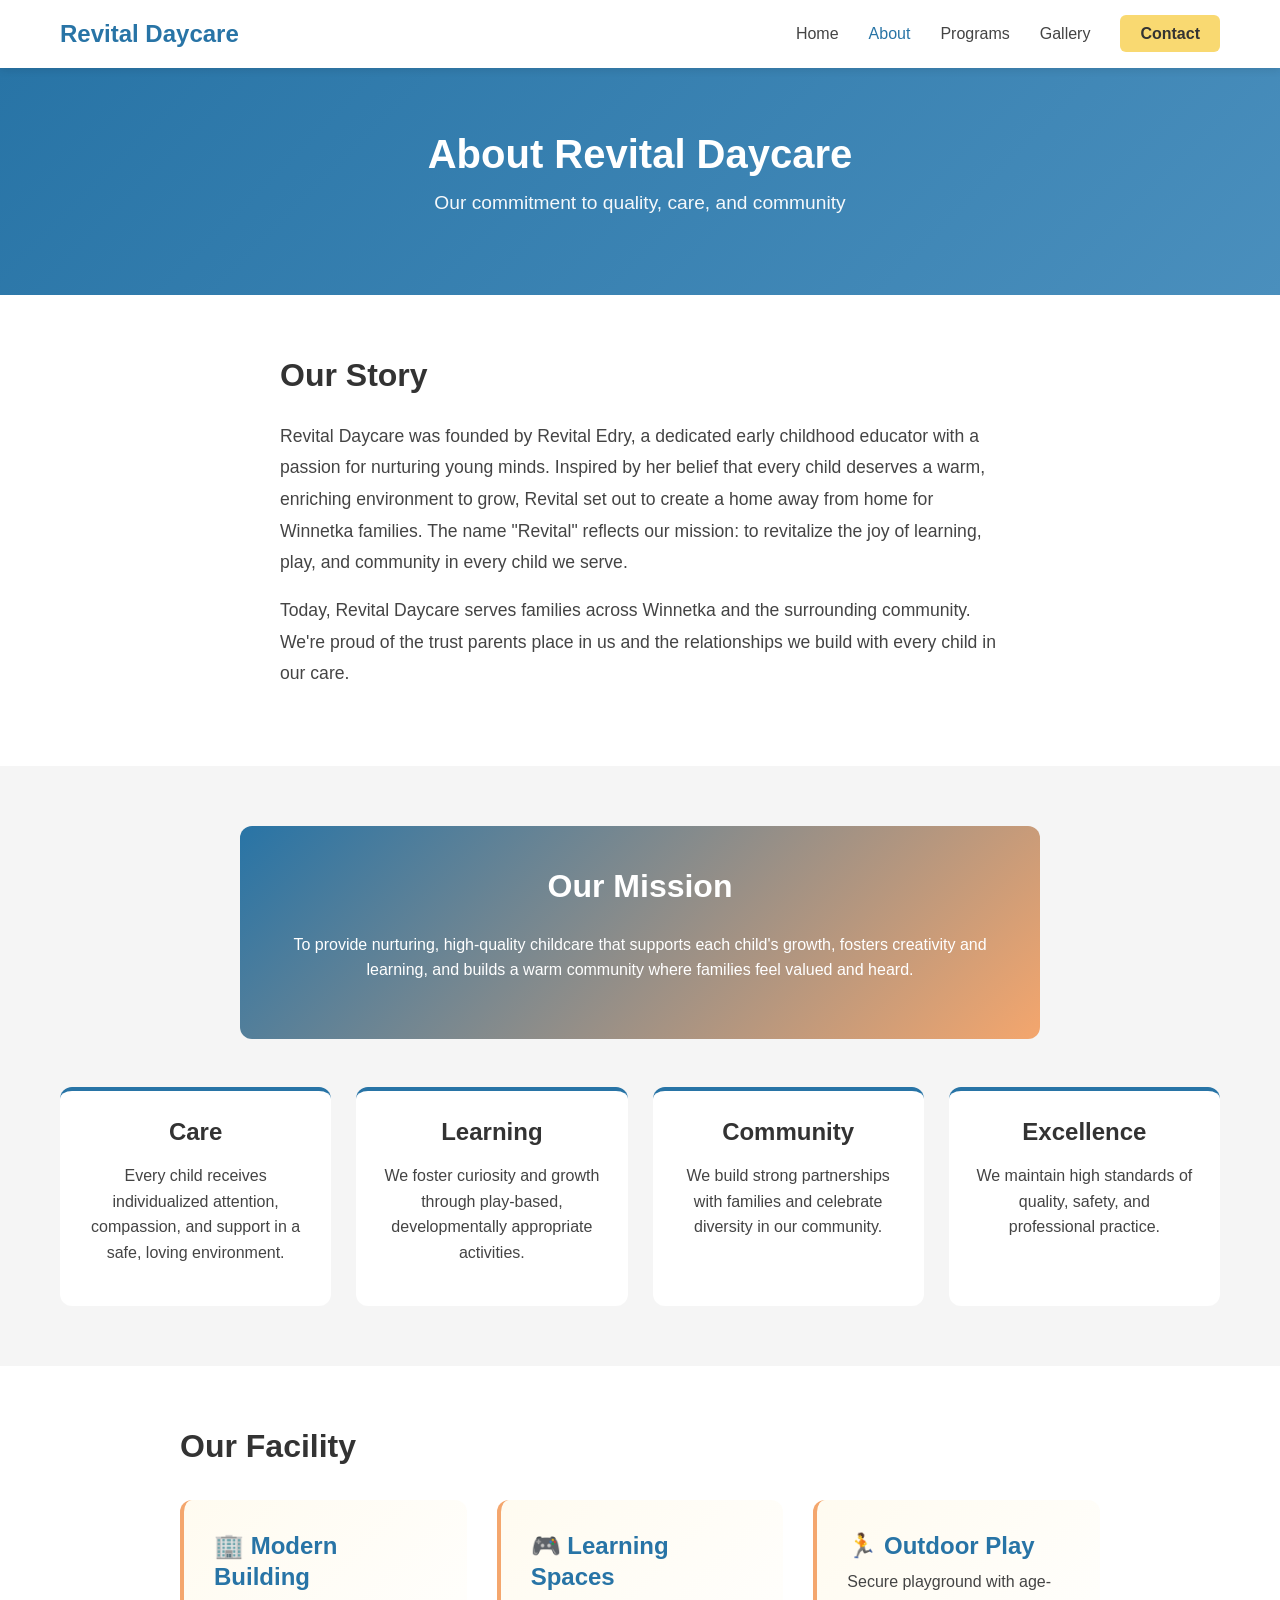
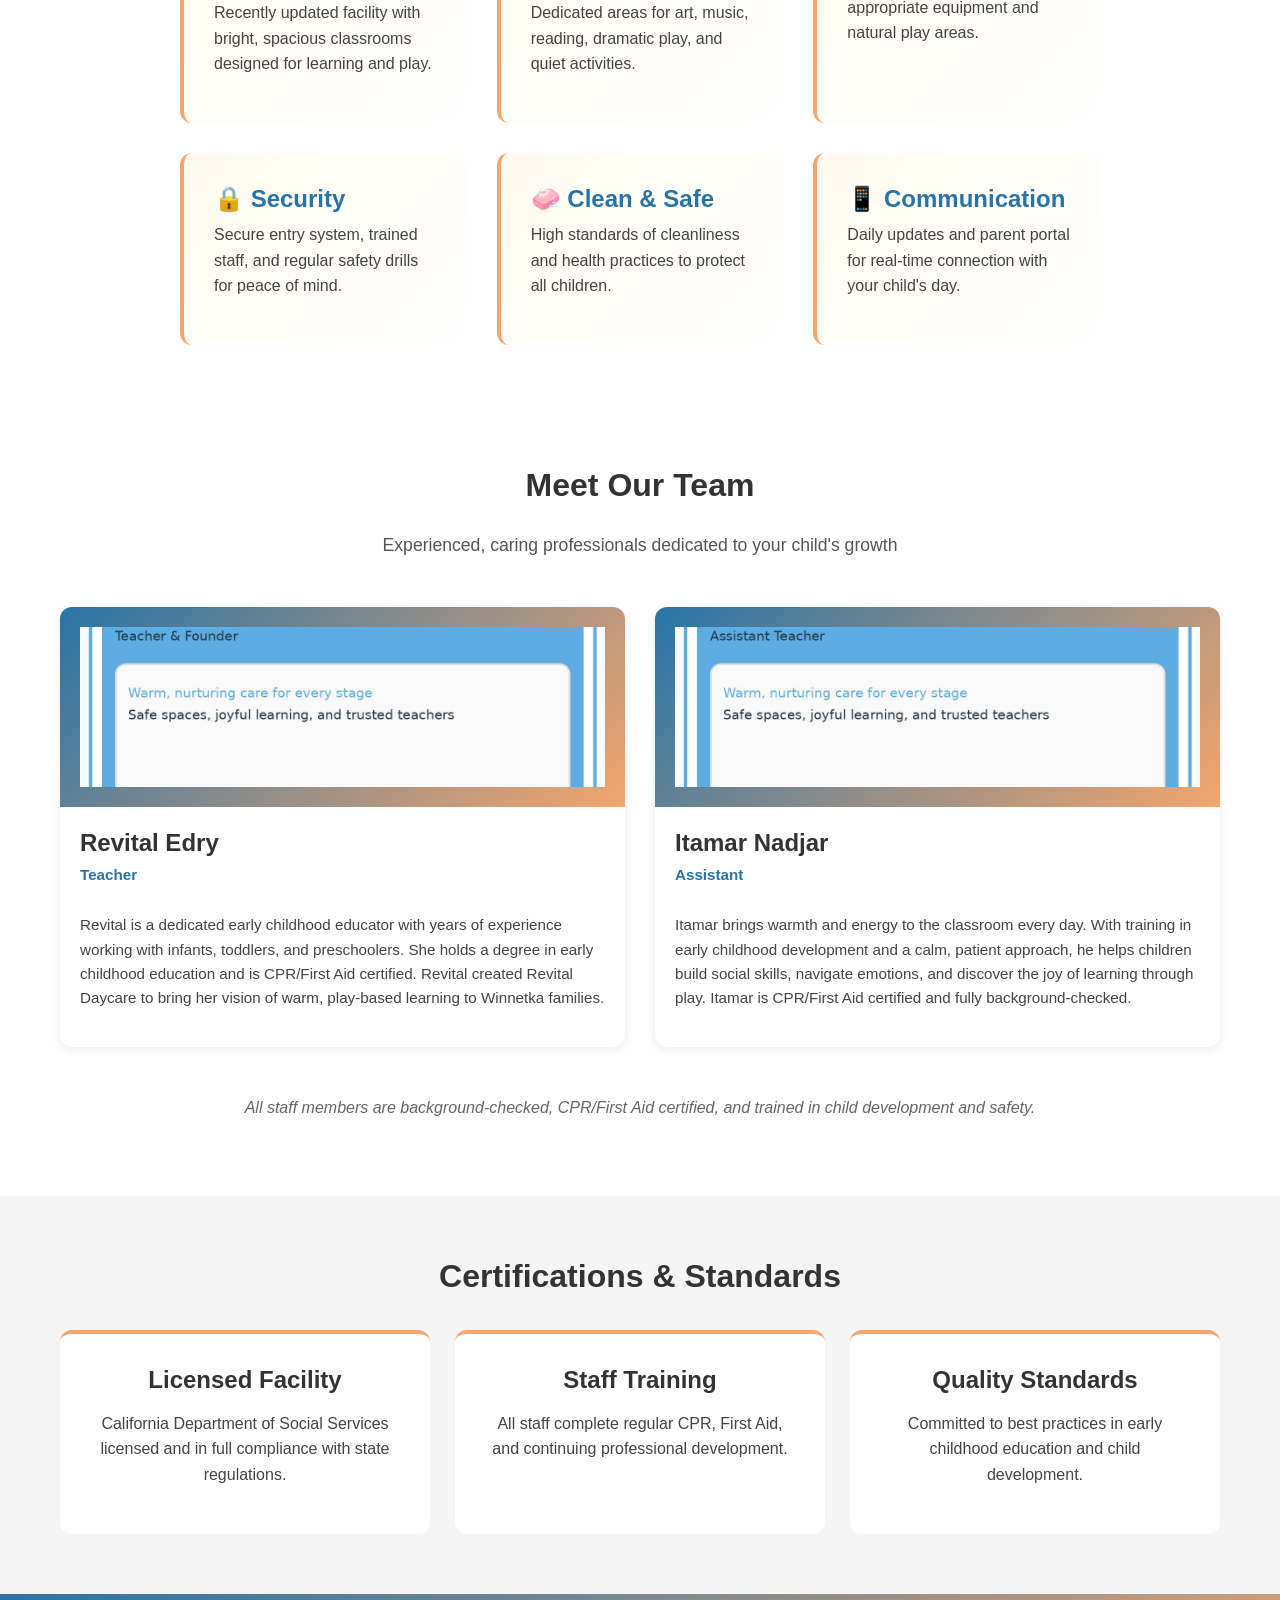
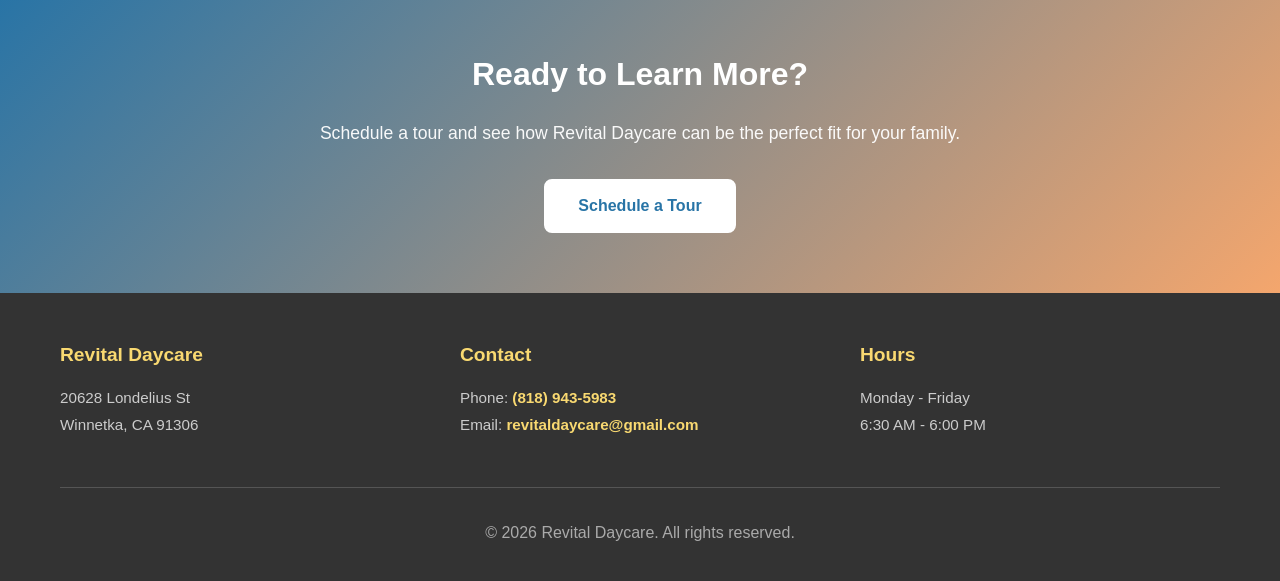
==== commit abae8723: "SEO audit fixes: heading order, contrast, homepage content, bios, images - Fix footer heading order:" ====
--- a/about.html
+++ b/about.html
@@ -170,13 +170,13 @@
                     <div class="member-image"><img src="images/team-revital.jpg" alt="Revital Edry, Teacher" style="width:100%;height:100%;object-fit:cover;"></div> <!-- Image missing -->
                     <h3>Revital Edry</h3>
                     <p class="role">Teacher</p>
-                    <p class="bio">Revital is a dedicated early childhood educator passionate about creating a nurturing, play-based learning environment where every child feels valued and supported.</p>
+                    <p class="bio">Revital is a dedicated early childhood educator with years of experience working with infants, toddlers, and preschoolers. She holds a degree in early childhood education and is CPR/First Aid certified. Revital created Revital Daycare to bring her vision of warm, play-based learning to Winnetka families.</p>
                 </div>
                 <div class="team-member">
                     <div class="member-image"><img src="images/team-itamar.jpg" alt="Itamar Nadjar, Assistant" style="width:100%;height:100%;object-fit:cover;"></div> <!-- Image missing -->
                     <h3>Itamar Nadjar</h3>
                     <p class="role">Assistant</p>
-                    <p class="bio">Itamar supports the classroom with warmth and enthusiasm, helping children build social skills, explore their creativity, and feel safe and happy throughout the day.</p>
+                    <p class="bio">Itamar brings warmth and energy to the classroom every day. With training in early childhood development and a calm, patient approach, he helps children build social skills, navigate emotions, and discover the joy of learning through play. Itamar is CPR/First Aid certified and fully background-checked.</p>
                 </div>
             </div>
             <p class="team-note">All staff members are background-checked, CPR/First Aid certified, and trained in child development and safety.</p>
@@ -220,16 +220,16 @@
         <div class="container">
             <div class="footer-content">
                 <div class="footer-section">
-                    <h4>Revital Daycare</h4>
+                    <h3>Revital Daycare</h3>
                     <p>20628 Londelius St<br>Winnetka, CA 91306</p>
                 </div>
                 <div class="footer-section">
-                    <h4>Contact</h4>
+                    <h3>Contact</h3>
                     <p>Phone: <a href="tel:+1-818-943-5983">(818) 943-5983</a><br>
                     Email: <a href="mailto:revitaldaycare@gmail.com">revitaldaycare@gmail.com</a></p>
                 </div>
                 <div class="footer-section">
-                    <h4>Hours</h4>
+                    <h3>Hours</h3>
                     <p>Monday - Friday<br>6:30 AM - 6:00 PM</p>
                 </div>
             </div>
--- a/styles.css
+++ b/styles.css
@@ -261,9 +261,29 @@
 
 .section-subtitle {
     font-size: 1.1rem;
-    color: #888;
+    color: #555;
     text-align: center;
     margin-bottom: 2rem;
+}
+
+/* ===== WELCOME SECTION ===== */
+
+.welcome-section {
+    max-width: 900px;
+    margin: 0 auto;
+    text-align: center;
+}
+
+.welcome-content h2 {
+    color: var(--primary);
+    margin-bottom: 1.5rem;
+}
+
+.welcome-content p {
+    font-size: 1.1rem;
+    line-height: 1.8;
+    color: var(--text);
+    margin-bottom: 1.5rem;
 }
 
 /* ===== FEATURES SECTION ===== */
@@ -895,7 +915,7 @@
 
 .form-note {
     text-align: center;
-    color: #888;
+    color: #555;
     font-size: 0.9rem;
     margin-top: 1rem;
 }
@@ -992,9 +1012,10 @@
     margin-bottom: 2rem;
 }
 
-.footer-section h4 {
+.footer-section h3 {
     color: var(--accent);
     margin-bottom: 1rem;
+    font-size: 1.2rem;
 }
 
 .footer-section p {
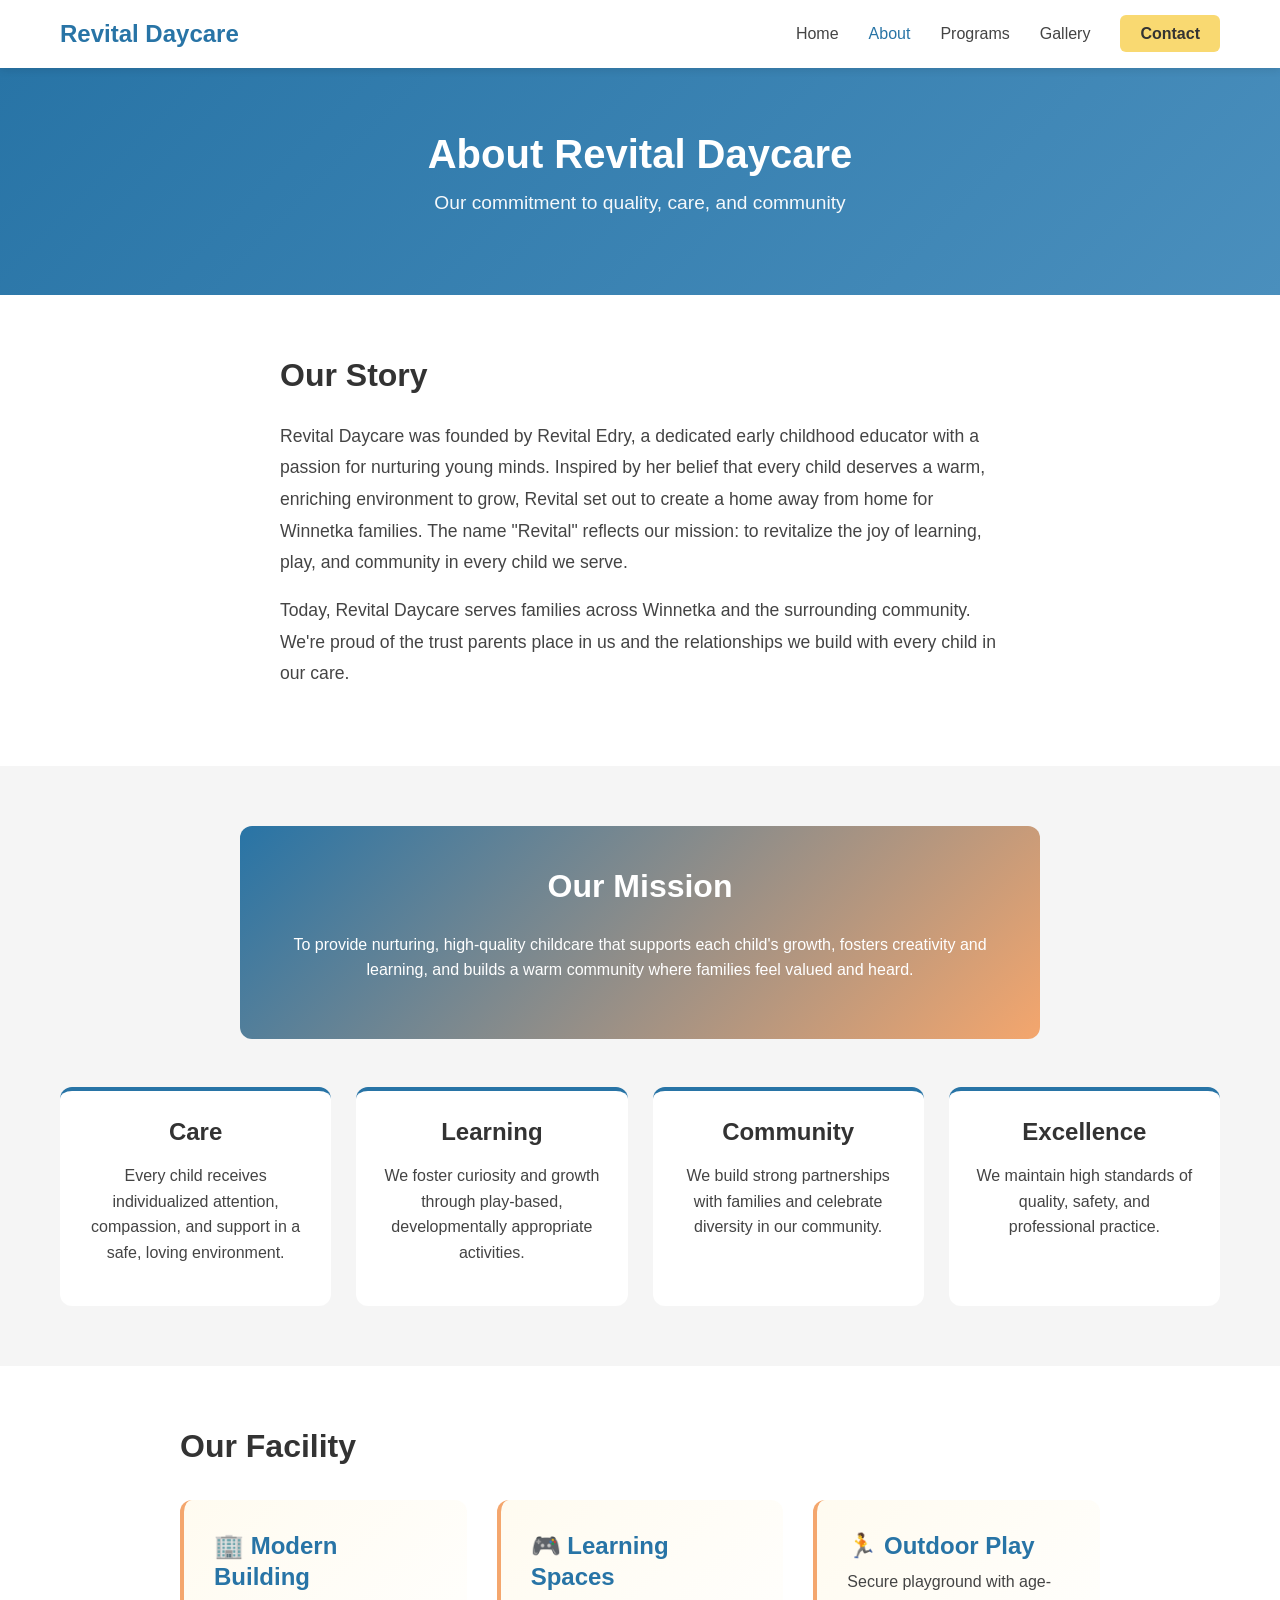
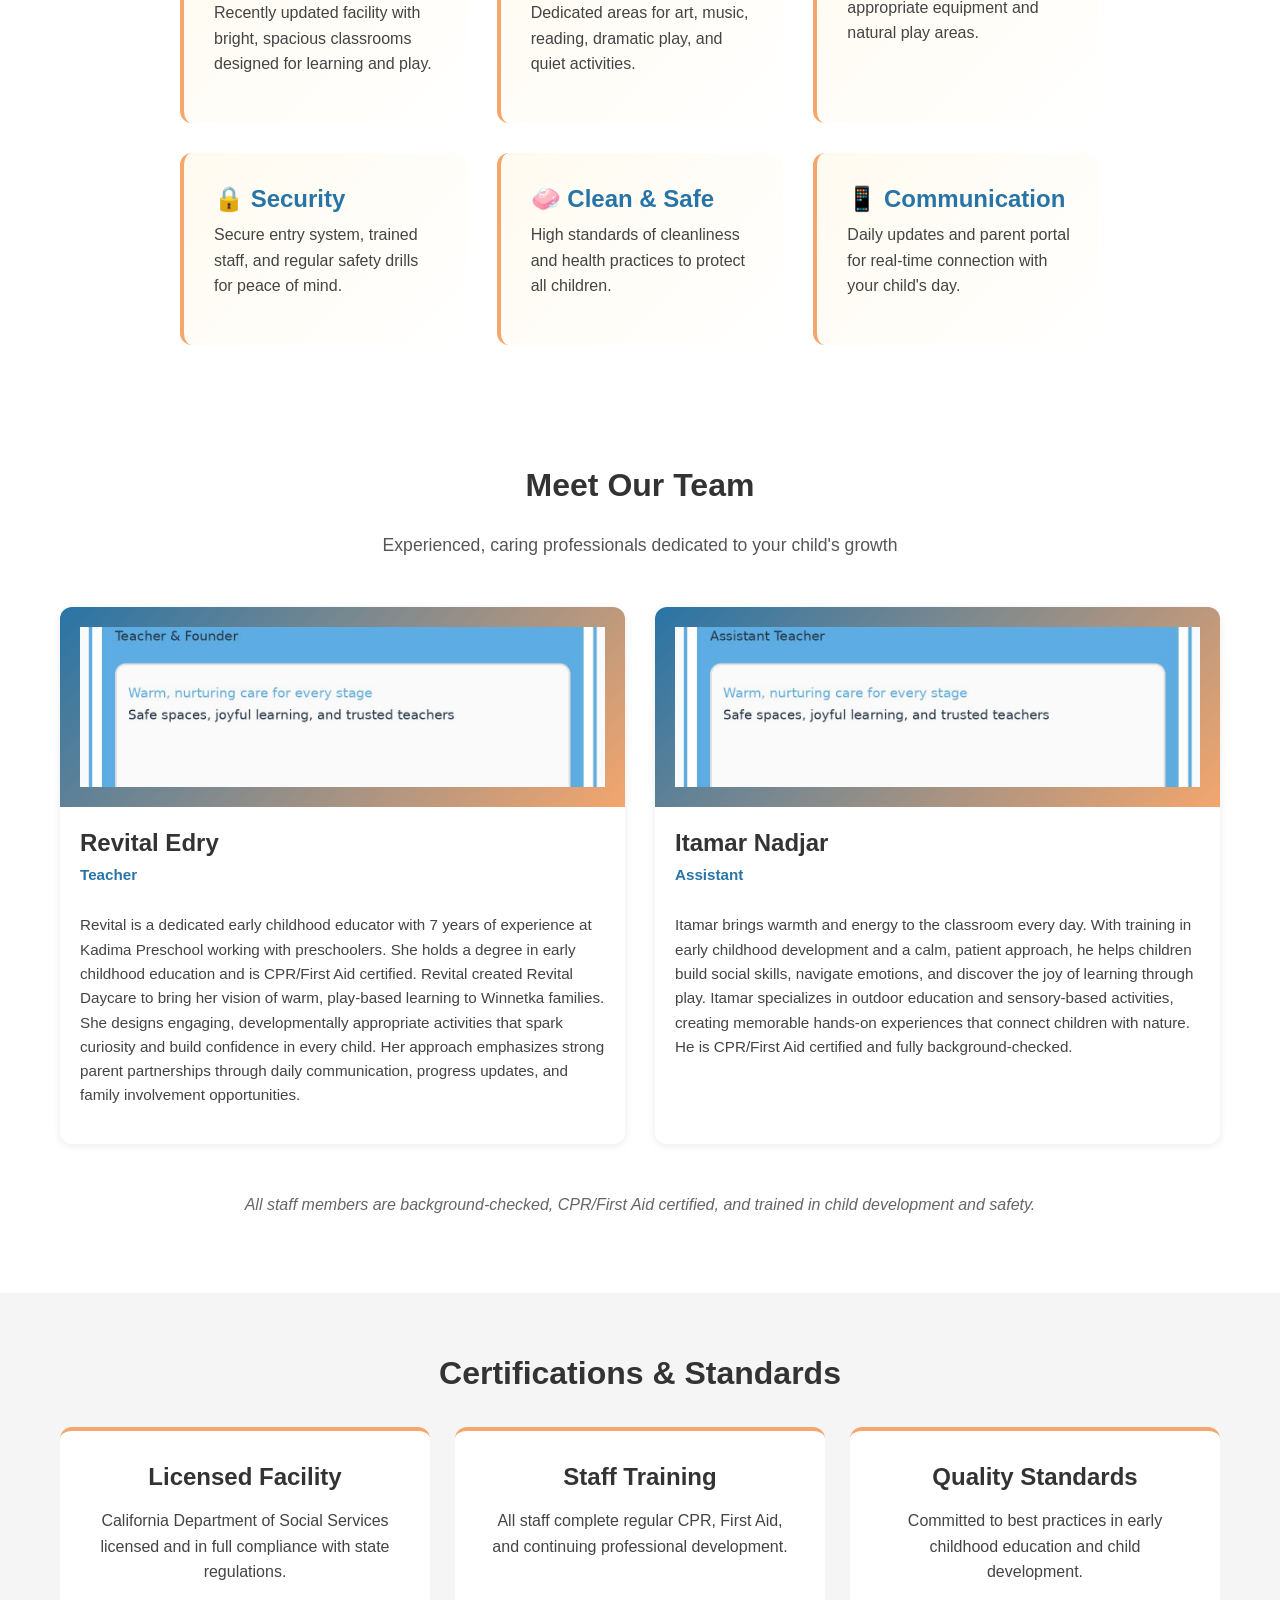
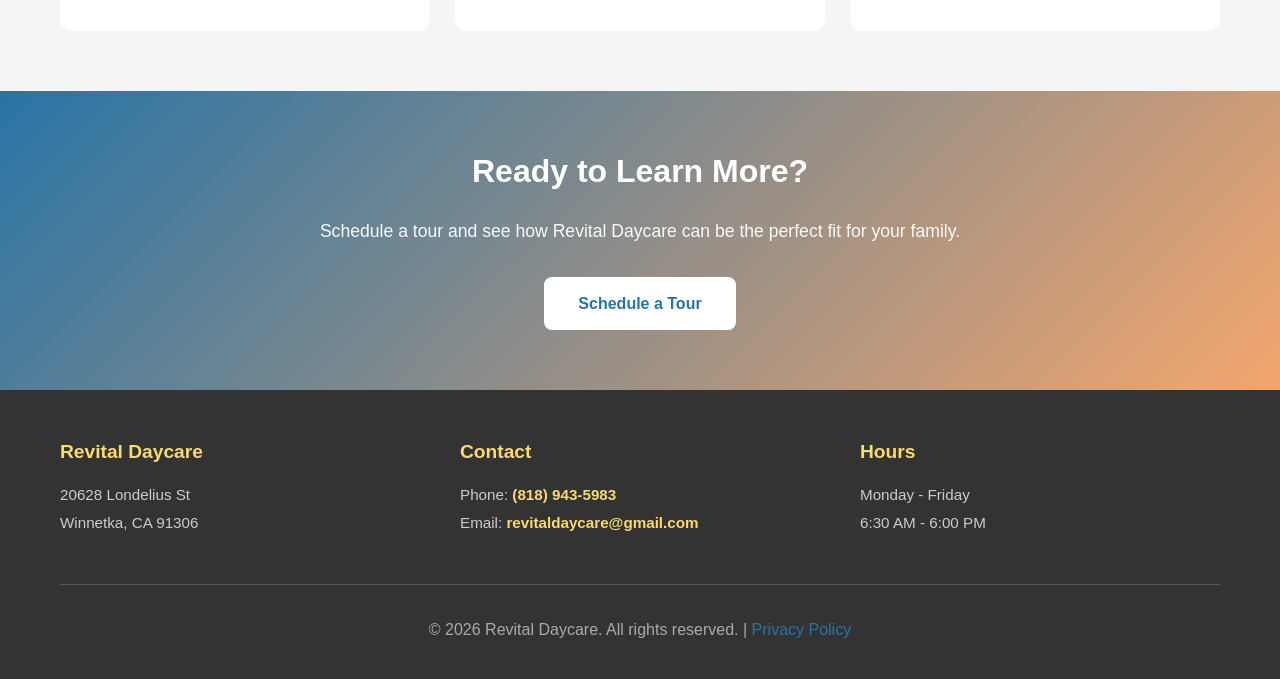
==== commit 103b1cac: "SEO fixes: titles, meta descs, schema, images, content, orphan cleanup" ====
--- a/about.html
+++ b/about.html
@@ -3,16 +3,16 @@
 <head>
     <meta charset="UTF-8">
     <meta name="viewport" content="width=device-width, initial-scale=1.0">
-    <meta name="description" content="Learn about Revital Daycare's story, mission, and team in Winnetka, CA. Our experienced staff provides nurturing, play-based early childhood education in a safe, caring facility.">
+    <meta name="description" content="Learn about Revital Daycare in Winnetka, CA - our story, mission, and team. Quality preschool education with experienced, caring staff in a nurturing environment.">
     <link rel="icon" type="image/x-icon" href="favicon.ico">
-    <title>About Revital Daycare - Our Story &amp; Team</title>
-    <meta property="og:title" content="About Revital Daycare - Our Story &amp; Team">
+    <title>About Revital Daycare | Preschool in Winnetka, CA</title>
+    <meta property="og:title" content="About Revital Daycare | Preschool in Winnetka, CA">
     <meta property="og:description" content="Learn about Revital Daycare's mission, team, and commitment to quality early childhood education in Winnetka, CA.">
     <meta property="og:type" content="website">
     <meta property="og:url" content="https://revitaldaycare.com/about.html">
     <meta property="og:image" content="https://revitaldaycare.com/images/og-image.jpg">
     <meta name="twitter:card" content="summary_large_image">
-    <meta name="twitter:title" content="About Revital Daycare - Our Story &amp; Team">
+    <meta name="twitter:title" content="About Revital Daycare | Preschool in Winnetka, CA">
     <meta name="twitter:description" content="Learn about Revital Daycare's mission, team, and commitment to quality early childhood education in Winnetka, CA.">
     <meta name="twitter:image" content="https://revitaldaycare.com/images/og-image.jpg">
     <meta property="og:locale" content="en_US">
@@ -23,6 +23,7 @@
     {
       "@context": "https://schema.org",
       "@type": "Organization",
+      "@id": "https://revitaldaycare.com/#organization",
       "name": "Revital Daycare",
       "description": "Quality daycare and early childhood education in Winnetka, CA",
       "address": {
@@ -32,6 +33,11 @@
         "addressRegion": "CA",
         "postalCode": "91306",
         "addressCountry": "US"
+      },
+      "geo": {
+        "@type": "GeoCoordinates",
+        "latitude": 34.2011,
+        "longitude": -118.5742
       },
       "telephone": "+1-818-943-5983",
       "email": "revitaldaycare@gmail.com",
@@ -167,16 +173,16 @@
             <p class="section-subtitle">Experienced, caring professionals dedicated to your child's growth</p>
             <div class="team-grid">
                 <div class="team-member">
-                    <div class="member-image"><img src="images/team-revital.jpg" alt="Revital Edry, Teacher" style="width:100%;height:100%;object-fit:cover;"></div> <!-- Image missing -->
+                    <div class="member-image"><img src="images/team-revital.jpg" alt="Revital Edry, Teacher" width="1200" height="800" loading="lazy" style="width:100%;height:100%;object-fit:cover;"></div>
                     <h3>Revital Edry</h3>
                     <p class="role">Teacher</p>
-                    <p class="bio">Revital is a dedicated early childhood educator with years of experience working with infants, toddlers, and preschoolers. She holds a degree in early childhood education and is CPR/First Aid certified. Revital created Revital Daycare to bring her vision of warm, play-based learning to Winnetka families.</p>
+                    <p class="bio">Revital is a dedicated early childhood educator with 7 years of experience at Kadima Preschool working with preschoolers. She holds a degree in early childhood education and is CPR/First Aid certified. Revital created Revital Daycare to bring her vision of warm, play-based learning to Winnetka families. She designs engaging, developmentally appropriate activities that spark curiosity and build confidence in every child. Her approach emphasizes strong parent partnerships through daily communication, progress updates, and family involvement opportunities.</p>
                 </div>
                 <div class="team-member">
-                    <div class="member-image"><img src="images/team-itamar.jpg" alt="Itamar Nadjar, Assistant" style="width:100%;height:100%;object-fit:cover;"></div> <!-- Image missing -->
+                    <div class="member-image"><img src="images/team-itamar.jpg" alt="Itamar Nadjar, Assistant" width="1200" height="800" loading="lazy" style="width:100%;height:100%;object-fit:cover;"></div>
                     <h3>Itamar Nadjar</h3>
                     <p class="role">Assistant</p>
-                    <p class="bio">Itamar brings warmth and energy to the classroom every day. With training in early childhood development and a calm, patient approach, he helps children build social skills, navigate emotions, and discover the joy of learning through play. Itamar is CPR/First Aid certified and fully background-checked.</p>
+                    <p class="bio">Itamar brings warmth and energy to the classroom every day. With training in early childhood development and a calm, patient approach, he helps children build social skills, navigate emotions, and discover the joy of learning through play. Itamar specializes in outdoor education and sensory-based activities, creating memorable hands-on experiences that connect children with nature. He is CPR/First Aid certified and fully background-checked.</p>
                 </div>
             </div>
             <p class="team-note">All staff members are background-checked, CPR/First Aid certified, and trained in child development and safety.</p>
@@ -234,7 +240,7 @@
                 </div>
             </div>
             <div class="footer-bottom">
-                <p>&copy; 2026 Revital Daycare. All rights reserved.</p>
+                <p>&copy; 2026 Revital Daycare. All rights reserved. | <a href="privacy.html">Privacy Policy</a></p>
             </div>
         </div>
     </footer>
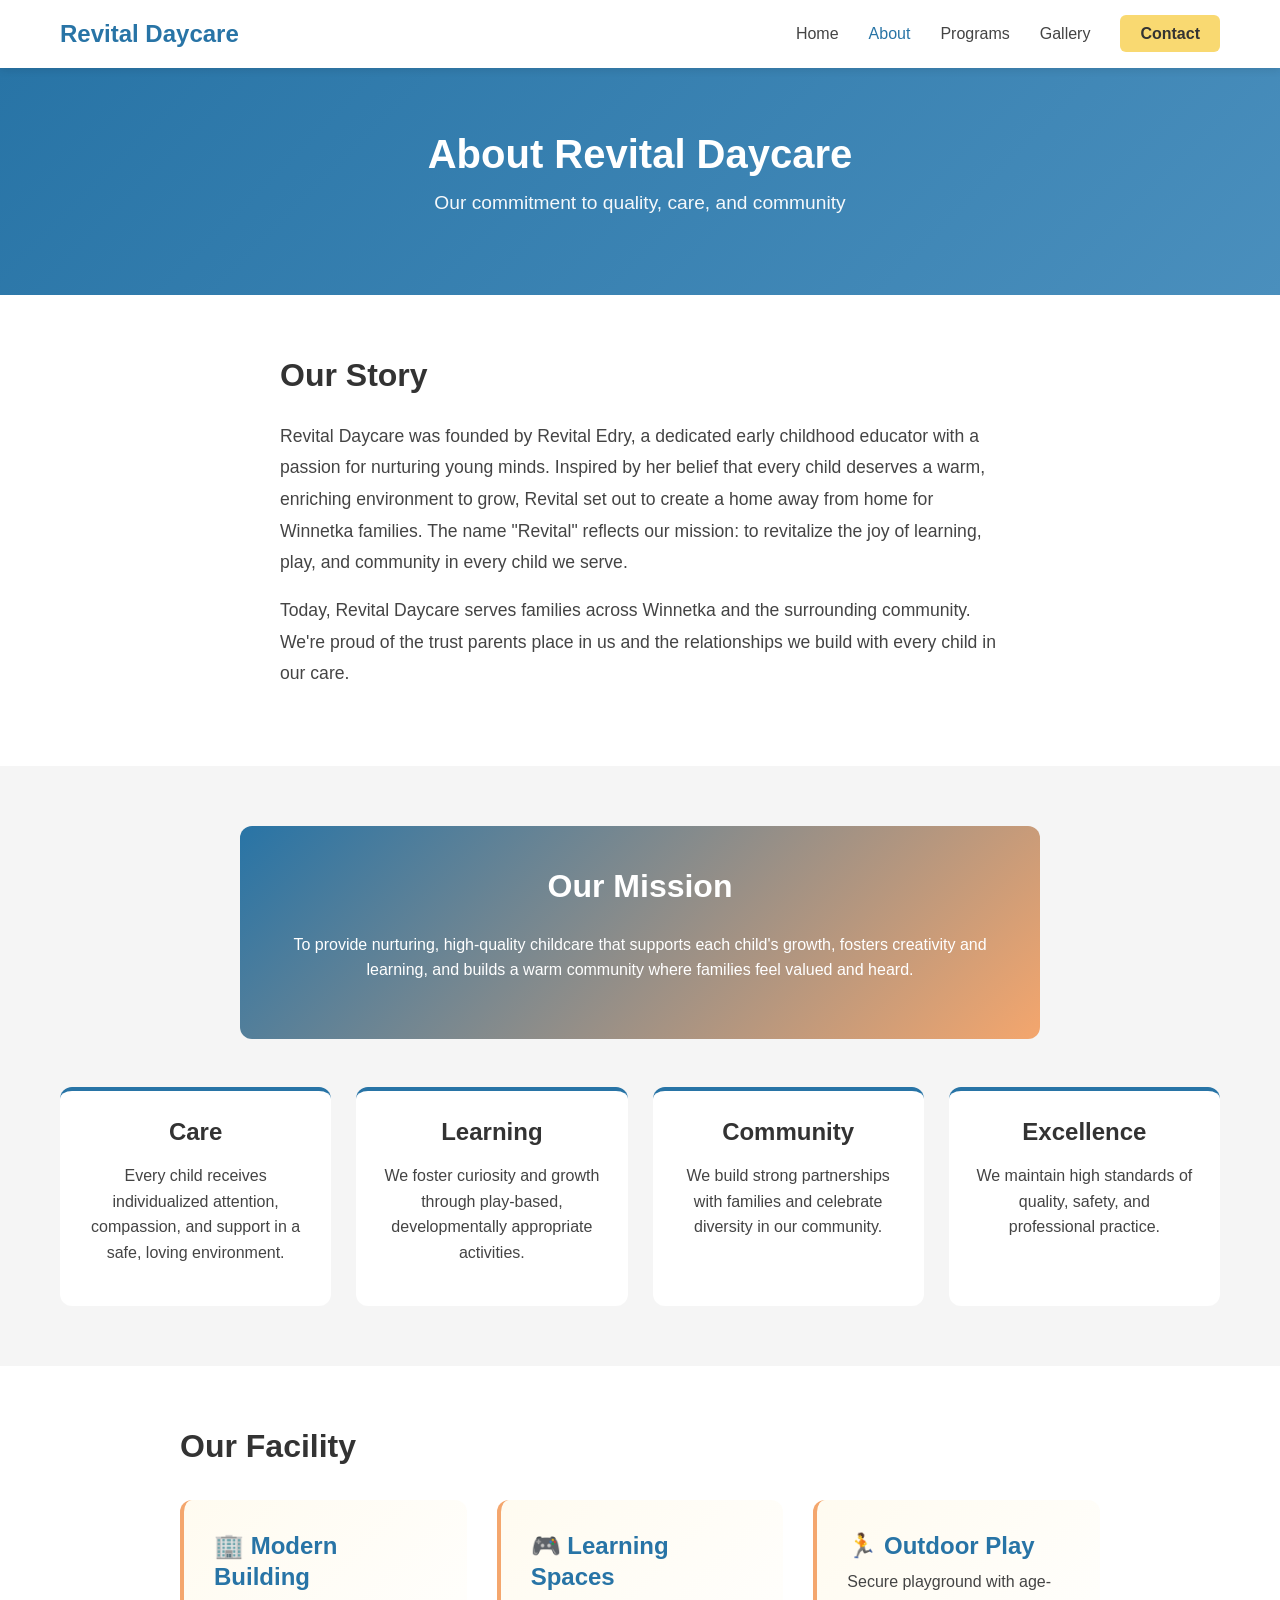
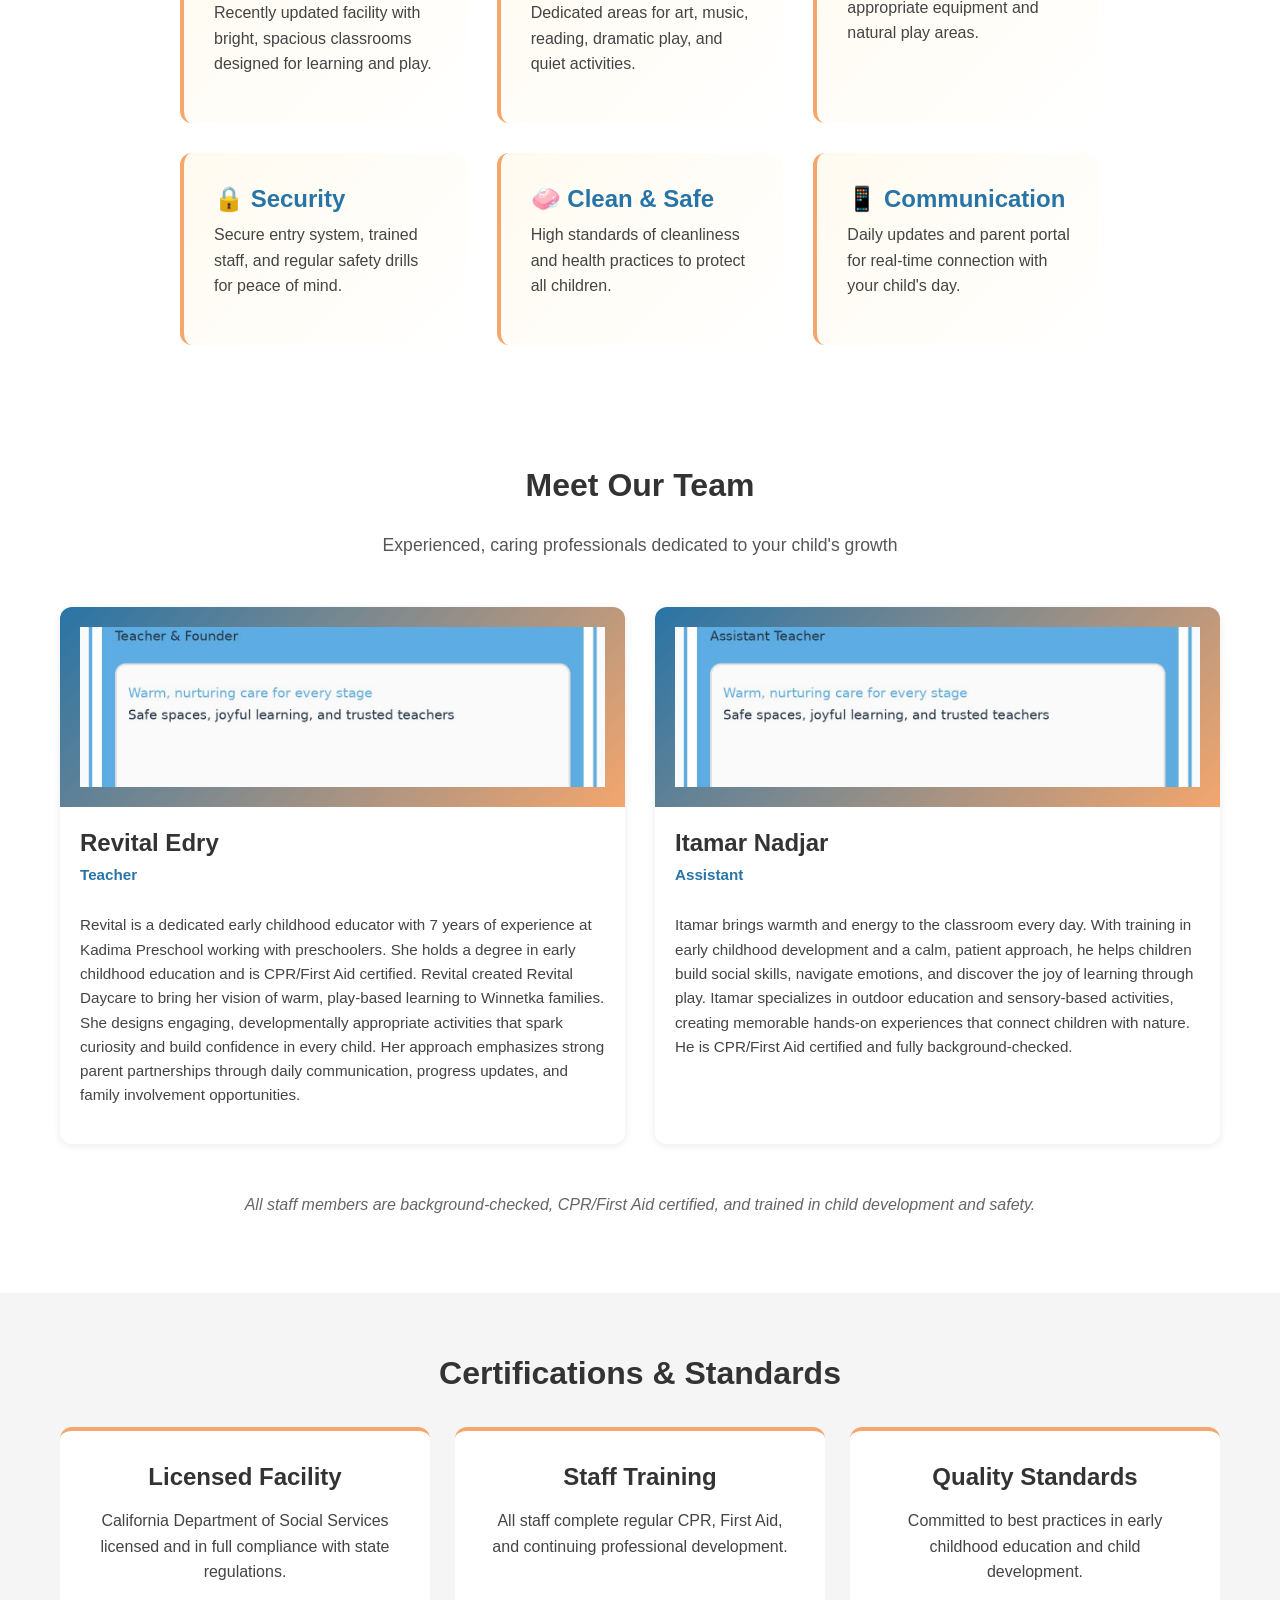
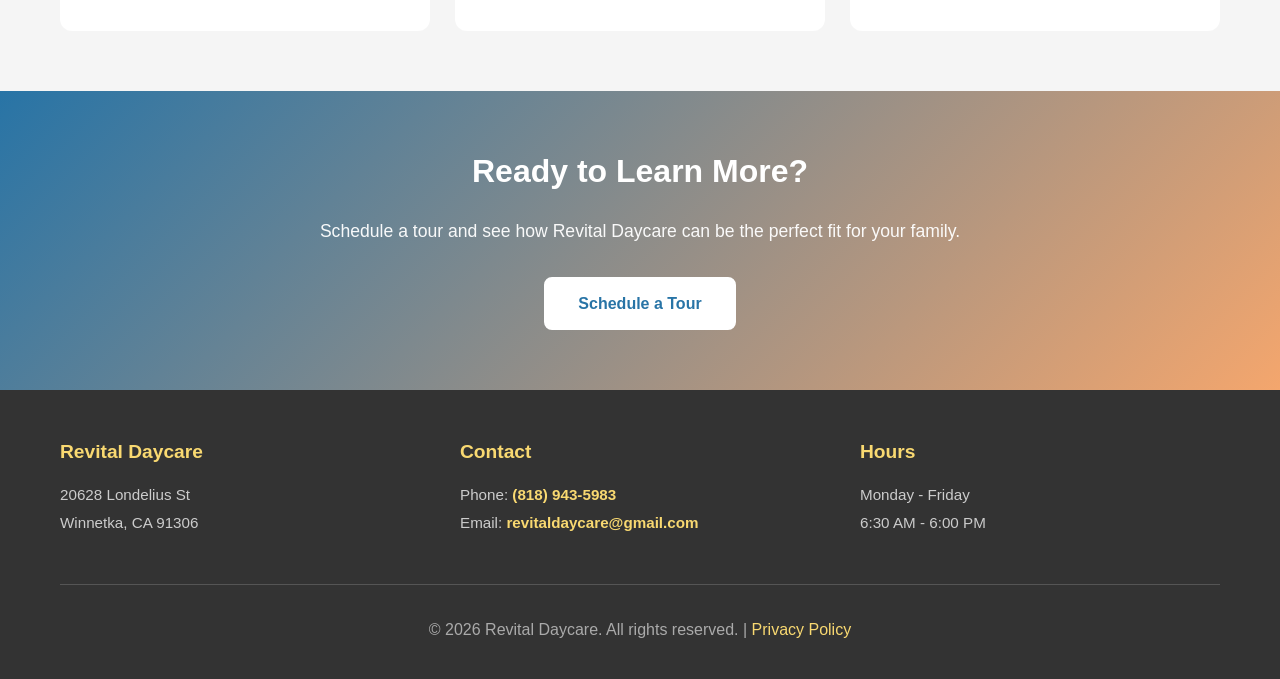
==== commit 5fbd892f: "Domain deployed, Google Maps embed, image renames, schema fixes, CSS cleanup" ====
--- a/about.html
+++ b/about.html
@@ -3,27 +3,27 @@
 <head>
     <meta charset="UTF-8">
     <meta name="viewport" content="width=device-width, initial-scale=1.0">
-    <meta name="description" content="Learn about Revital Daycare in Winnetka, CA - our story, mission, and team. Quality preschool education with experienced, caring staff in a nurturing environment.">
+    <meta name="description" content="Learn about Revital Daycare in Winnetka, CA - our story, mission, and team. Quality preschool education with caring staff in a nurturing environment.">
     <link rel="icon" type="image/x-icon" href="favicon.ico">
     <title>About Revital Daycare | Preschool in Winnetka, CA</title>
     <meta property="og:title" content="About Revital Daycare | Preschool in Winnetka, CA">
     <meta property="og:description" content="Learn about Revital Daycare's mission, team, and commitment to quality early childhood education in Winnetka, CA.">
     <meta property="og:type" content="website">
-    <meta property="og:url" content="https://revitaldaycare.com/about.html">
-    <meta property="og:image" content="https://revitaldaycare.com/images/og-image.jpg">
+    <meta property="og:url" content="https://websitedaycare.revitaldaycare.workers.dev/about.html">
+    <meta property="og:image" content="https://websitedaycare.revitaldaycare.workers.dev/images/og-image.jpg">
     <meta name="twitter:card" content="summary_large_image">
     <meta name="twitter:title" content="About Revital Daycare | Preschool in Winnetka, CA">
     <meta name="twitter:description" content="Learn about Revital Daycare's mission, team, and commitment to quality early childhood education in Winnetka, CA.">
-    <meta name="twitter:image" content="https://revitaldaycare.com/images/og-image.jpg">
+    <meta name="twitter:image" content="https://websitedaycare.revitaldaycare.workers.dev/images/og-image.jpg">
     <meta property="og:locale" content="en_US">
     <meta property="og:site_name" content="Revital Daycare">
-    <link rel="canonical" href="https://revitaldaycare.com/about.html">
+    <link rel="canonical" href="https://websitedaycare.revitaldaycare.workers.dev/about.html">
     <link rel="stylesheet" href="styles.css">
     <script type="application/ld+json">
     {
       "@context": "https://schema.org",
       "@type": "Organization",
-      "@id": "https://revitaldaycare.com/#organization",
+      "@id": "https://websitedaycare.revitaldaycare.workers.dev/#organization",
       "name": "Revital Daycare",
       "description": "Quality daycare and early childhood education in Winnetka, CA",
       "address": {
@@ -41,8 +41,8 @@
       },
       "telephone": "+1-818-943-5983",
       "email": "revitaldaycare@gmail.com",
-      "url": "https://revitaldaycare.com",
-      "image": "https://revitaldaycare.com/images/logo.png",
+      "url": "https://websitedaycare.revitaldaycare.workers.dev",
+      "image": "https://websitedaycare.revitaldaycare.workers.dev/images/logo.png",
       "founder": {
         "@type": "Person",
         "name": "Revital Edry"
--- a/styles.css
+++ b/styles.css
@@ -913,6 +913,29 @@
     margin-top: 1rem;
 }
 
+.form-checkbox {
+    display: flex;
+    align-items: flex-start;
+    gap: 10px;
+}
+
+.form-checkbox input[type="checkbox"] {
+    width: auto;
+    margin-top: 3px;
+    flex-shrink: 0;
+}
+
+.form-checkbox label {
+    font-weight: 400;
+    font-size: 0.9rem;
+    color: var(--text);
+    margin-bottom: 0;
+}
+
+.form-checkbox label a {
+    text-decoration: underline;
+}
+
 .form-note {
     text-align: center;
     color: #555;
@@ -928,17 +951,21 @@
     text-align: center;
 }
 
-.map-placeholder {
-    background: linear-gradient(135deg, var(--primary) 0%, var(--secondary) 100%);
+.map-embed {
+    margin-top: 2rem;
+}
+
+.map-embed iframe {
+    width: 100%;
     height: 400px;
-    border-radius: 12px;
-    display: flex;
-    flex-direction: column;
-    align-items: center;
-    justify-content: center;
-    color: white;
+    border: 0;
+    border-radius: 12px;
+}
+
+.map-embed p {
+    margin-top: 1rem;
+    text-align: center;
     font-size: 1.1rem;
-    margin-top: 2rem;
 }
 
 /* ===== FAQ ===== */
@@ -1038,6 +1065,44 @@
     padding-top: 2rem;
     border-top: 1px solid #555;
     color: #aaa;
+}
+
+.footer-bottom a {
+    color: var(--accent);
+}
+
+.footer-bottom a:hover {
+    color: white;
+}
+
+/* ===== PRIVACY POLICY ===== */
+
+.privacy-policy {
+    max-width: 800px;
+    margin: 0 auto;
+}
+
+.privacy-content h2 {
+    color: var(--primary);
+    margin: 2rem 0 1rem;
+}
+
+.privacy-content p {
+    font-size: 1.05rem;
+    line-height: 1.8;
+    color: var(--text);
+    margin-bottom: 1rem;
+}
+
+.privacy-content ul {
+    padding-left: 1.5rem;
+    margin-bottom: 1rem;
+}
+
+.privacy-content li {
+    margin-bottom: 0.5rem;
+    line-height: 1.6;
+    color: var(--text);
 }
 
 /* ===== RESPONSIVE DESIGN ===== */
@@ -1123,12 +1188,8 @@
         font-size: 2rem;
     }
 
-    .map-placeholder {
+    .map-embed iframe {
         height: 300px;
-    }
-
-    .contact-form-wrapper iframe {
-        height: 600px;
     }
 }
 
@@ -1187,7 +1248,7 @@
         padding: 20px;
     }
 
-    .contact-form-wrapper iframe {
-        height: 500px;
-    }
-}
+    .map-embed iframe {
+        height: 250px;
+    }
+}
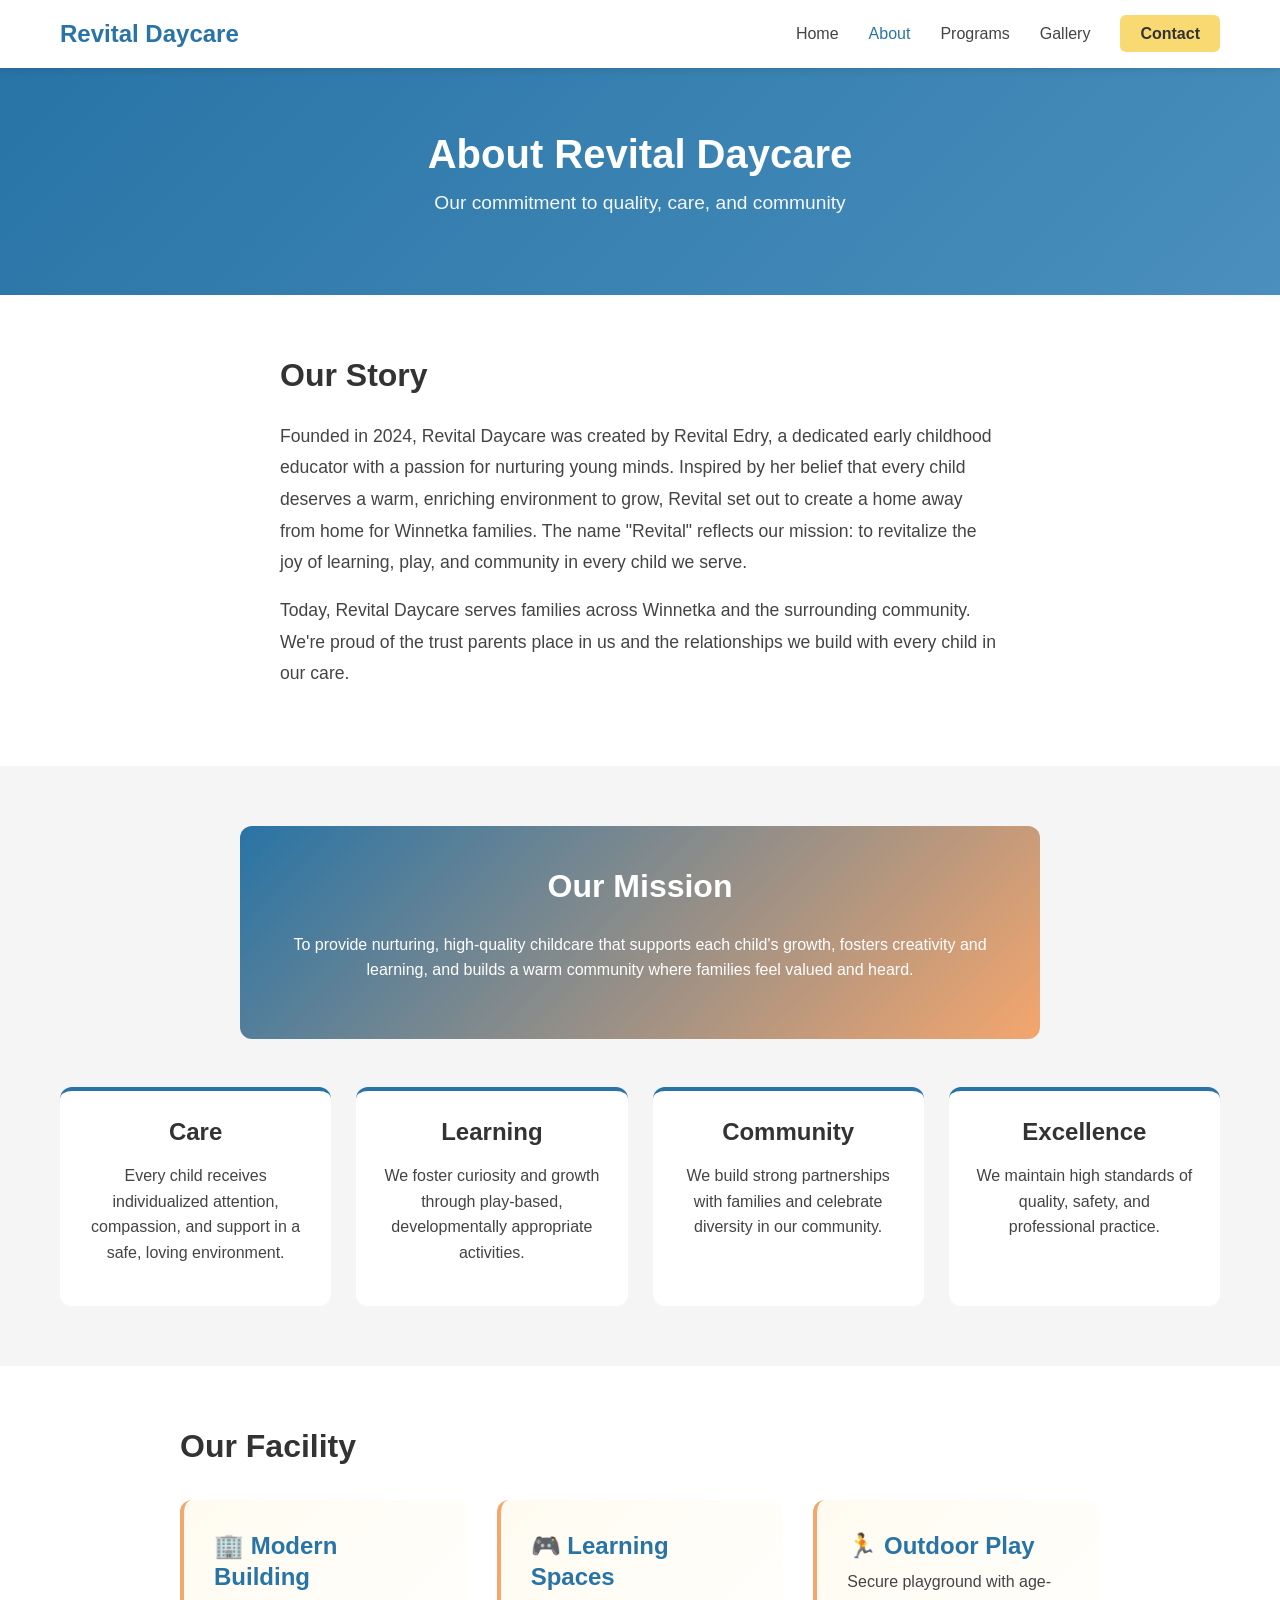
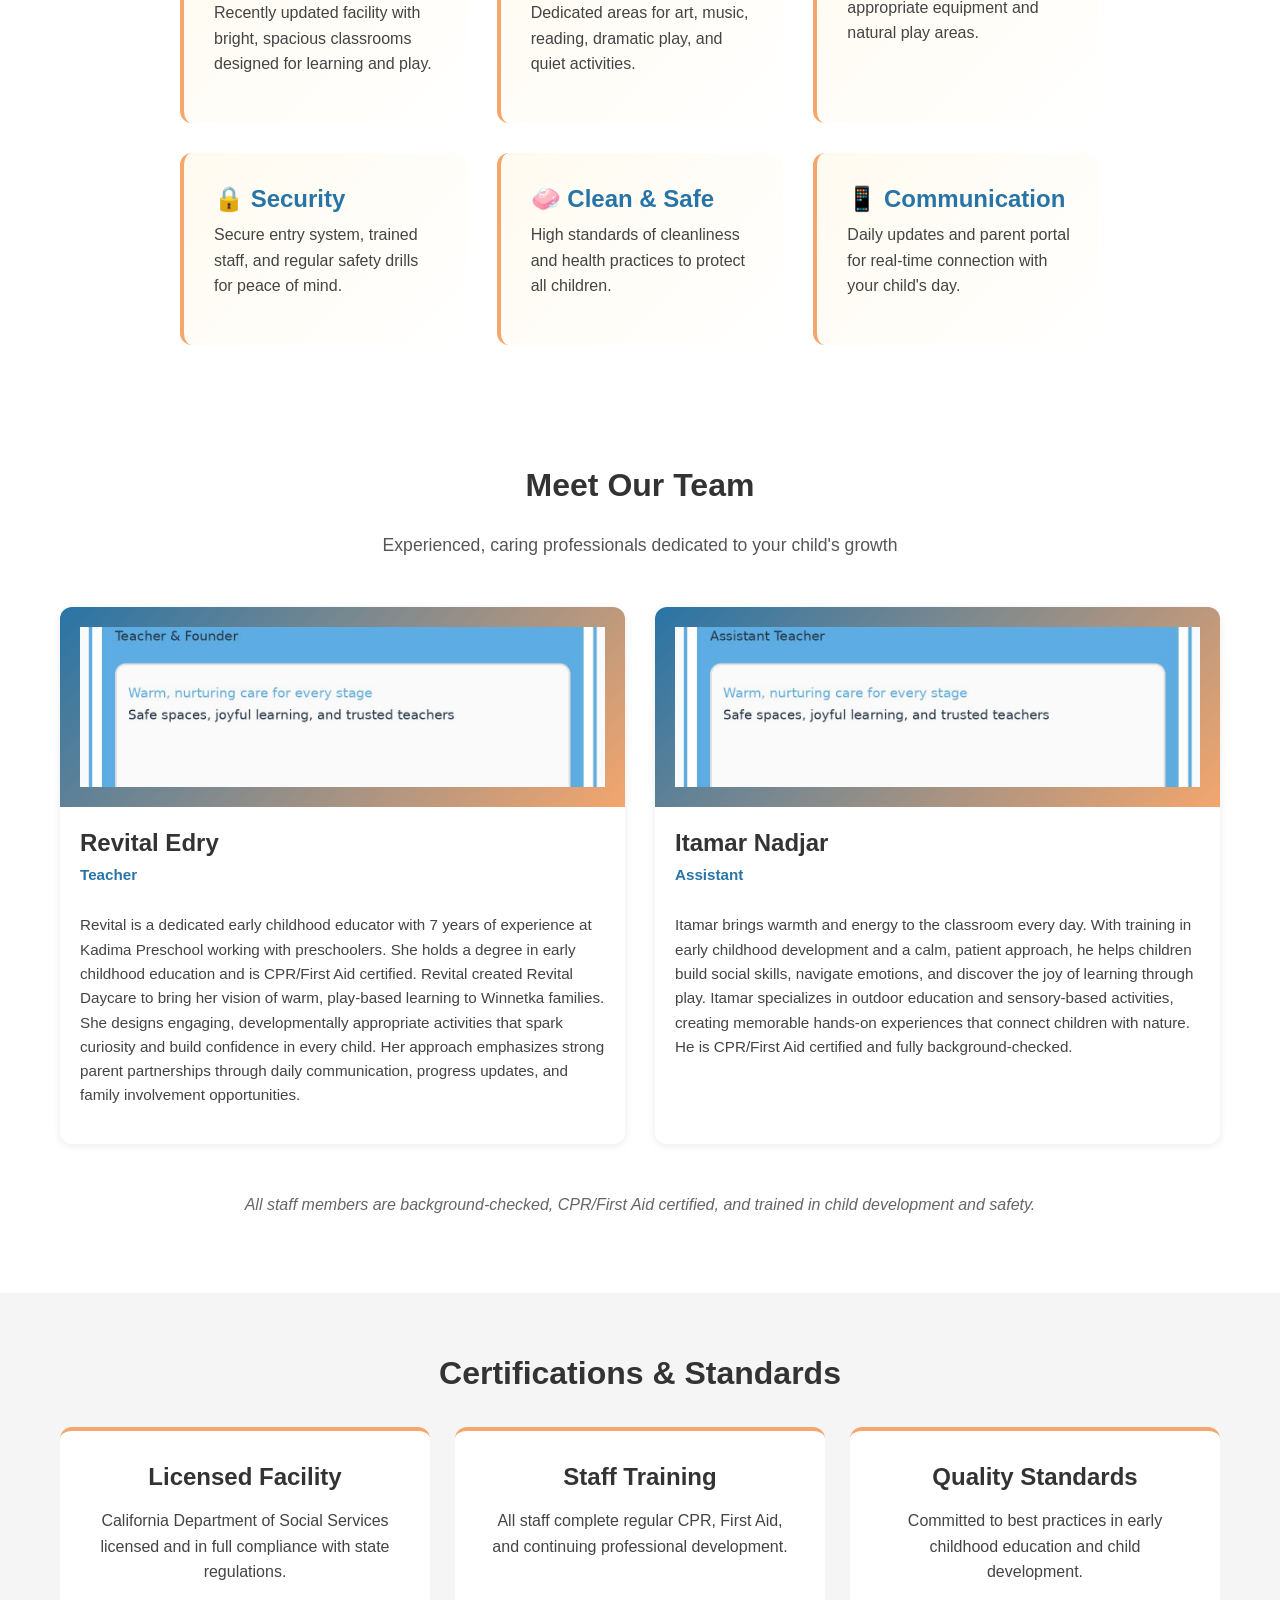
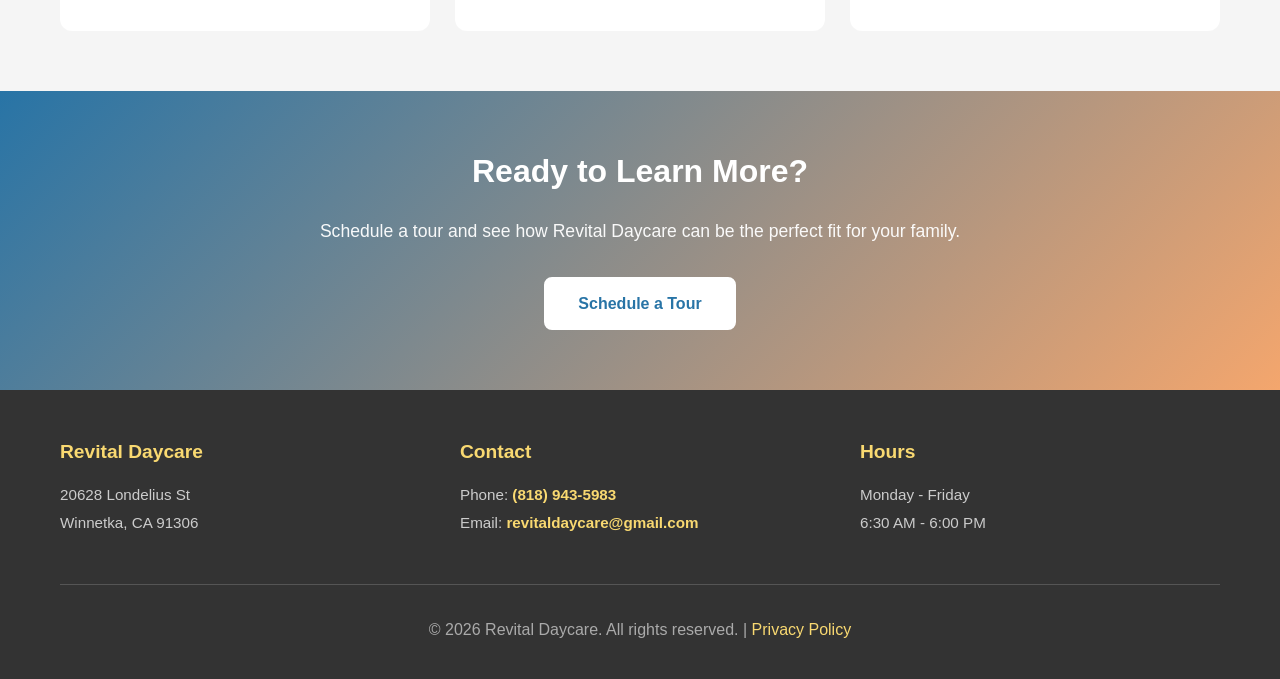
==== commit 27f20470: "Add BreadcrumbList schema, expand Person schema, fix review count, add founding year, add dateModifi" ====
--- a/about.html
+++ b/about.html
@@ -9,21 +9,42 @@
     <meta property="og:title" content="About Revital Daycare | Preschool in Winnetka, CA">
     <meta property="og:description" content="Learn about Revital Daycare's mission, team, and commitment to quality early childhood education in Winnetka, CA.">
     <meta property="og:type" content="website">
-    <meta property="og:url" content="https://websitedaycare.revitaldaycare.workers.dev/about.html">
-    <meta property="og:image" content="https://websitedaycare.revitaldaycare.workers.dev/images/og-image.jpg">
+    <meta property="og:url" content="https://websitedaycare.pages.dev/about.html">
+    <meta property="og:image" content="https://websitedaycare.pages.dev/images/og-image.jpg">
     <meta name="twitter:card" content="summary_large_image">
     <meta name="twitter:title" content="About Revital Daycare | Preschool in Winnetka, CA">
     <meta name="twitter:description" content="Learn about Revital Daycare's mission, team, and commitment to quality early childhood education in Winnetka, CA.">
-    <meta name="twitter:image" content="https://websitedaycare.revitaldaycare.workers.dev/images/og-image.jpg">
+    <meta name="twitter:image" content="https://websitedaycare.pages.dev/images/og-image.jpg">
     <meta property="og:locale" content="en_US">
     <meta property="og:site_name" content="Revital Daycare">
-    <link rel="canonical" href="https://websitedaycare.revitaldaycare.workers.dev/about.html">
+    <link rel="canonical" href="https://websitedaycare.pages.dev/about.html">
     <link rel="stylesheet" href="styles.css">
     <script type="application/ld+json">
     {
       "@context": "https://schema.org",
+      "@type": "BreadcrumbList",
+      "@id": "https://websitedaycare.pages.dev/about.html#breadcrumb",
+      "itemListElement": [
+        {
+          "@type": "ListItem",
+          "position": 1,
+          "name": "Home",
+          "item": "https://websitedaycare.pages.dev/"
+        },
+        {
+          "@type": "ListItem",
+          "position": 2,
+          "name": "About",
+          "item": "https://websitedaycare.pages.dev/about.html"
+        }
+      ]
+    }
+    </script>
+    <script type="application/ld+json">
+    {
+      "@context": "https://schema.org",
       "@type": "Organization",
-      "@id": "https://websitedaycare.revitaldaycare.workers.dev/#organization",
+      "@id": "https://websitedaycare.pages.dev/#organization",
       "name": "Revital Daycare",
       "description": "Quality daycare and early childhood education in Winnetka, CA",
       "address": {
@@ -41,22 +62,35 @@
       },
       "telephone": "+1-818-943-5983",
       "email": "revitaldaycare@gmail.com",
-      "url": "https://websitedaycare.revitaldaycare.workers.dev",
-      "image": "https://websitedaycare.revitaldaycare.workers.dev/images/logo.png",
+      "sameAs": [],
+      "url": "https://websitedaycare.pages.dev",
+      "image": "https://websitedaycare.pages.dev/images/logo.png",
+      "dateModified": "2026-06-28",
+      "foundingDate": "2024",
       "founder": {
         "@type": "Person",
-        "name": "Revital Edry"
+        "name": "Revital Edry",
+        "jobTitle": "Founder & Teacher",
+        "description": "Dedicated early childhood educator with 7 years of experience at Kadima Preschool",
+        "knowsAbout": "Early childhood education, play-based learning, Reggio Emilia approach, child development",
+        "credential": "Degree in Early Childhood Education, CPR/First Aid Certified"
       },
       "employee": [
         {
           "@type": "Person",
           "name": "Revital Edry",
-          "jobTitle": "Teacher"
+          "jobTitle": "Teacher",
+          "description": "Dedicated early childhood educator with 7 years of experience at Kadima Preschool working with preschoolers",
+          "knowsAbout": "Early childhood education, play-based learning, Reggio Emilia approach, kindergarten readiness, social-emotional development",
+          "credential": "Degree in Early Childhood Education, CPR/First Aid Certified"
         },
         {
           "@type": "Person",
           "name": "Itamar Nadjar",
-          "jobTitle": "Assistant"
+          "jobTitle": "Assistant",
+          "description": "Warm, patient early childhood professional specializing in outdoor education and sensory-based activities",
+          "knowsAbout": "Early childhood development, outdoor education, sensory-based learning, social skills development",
+          "credential": "Training in Early Childhood Development, CPR/First Aid Certified, Background Checked"
         }
       ]
     }
@@ -99,7 +133,7 @@
         <div class="container">
             <div class="about-content">
                 <h2>Our Story</h2>
-                <p>Revital Daycare was founded by Revital Edry, a dedicated early childhood educator with a passion for nurturing young minds. Inspired by her belief that every child deserves a warm, enriching environment to grow, Revital set out to create a home away from home for Winnetka families. The name "Revital" reflects our mission: to revitalize the joy of learning, play, and community in every child we serve.</p>
+                <p>Founded in 2024, Revital Daycare was created by Revital Edry, a dedicated early childhood educator with a passion for nurturing young minds. Inspired by her belief that every child deserves a warm, enriching environment to grow, Revital set out to create a home away from home for Winnetka families. The name "Revital" reflects our mission: to revitalize the joy of learning, play, and community in every child we serve.</p>
                 <p>Today, Revital Daycare serves families across Winnetka and the surrounding community. We're proud of the trust parents place in us and the relationships we build with every child in our care.</p>
             </div>
         </div>
